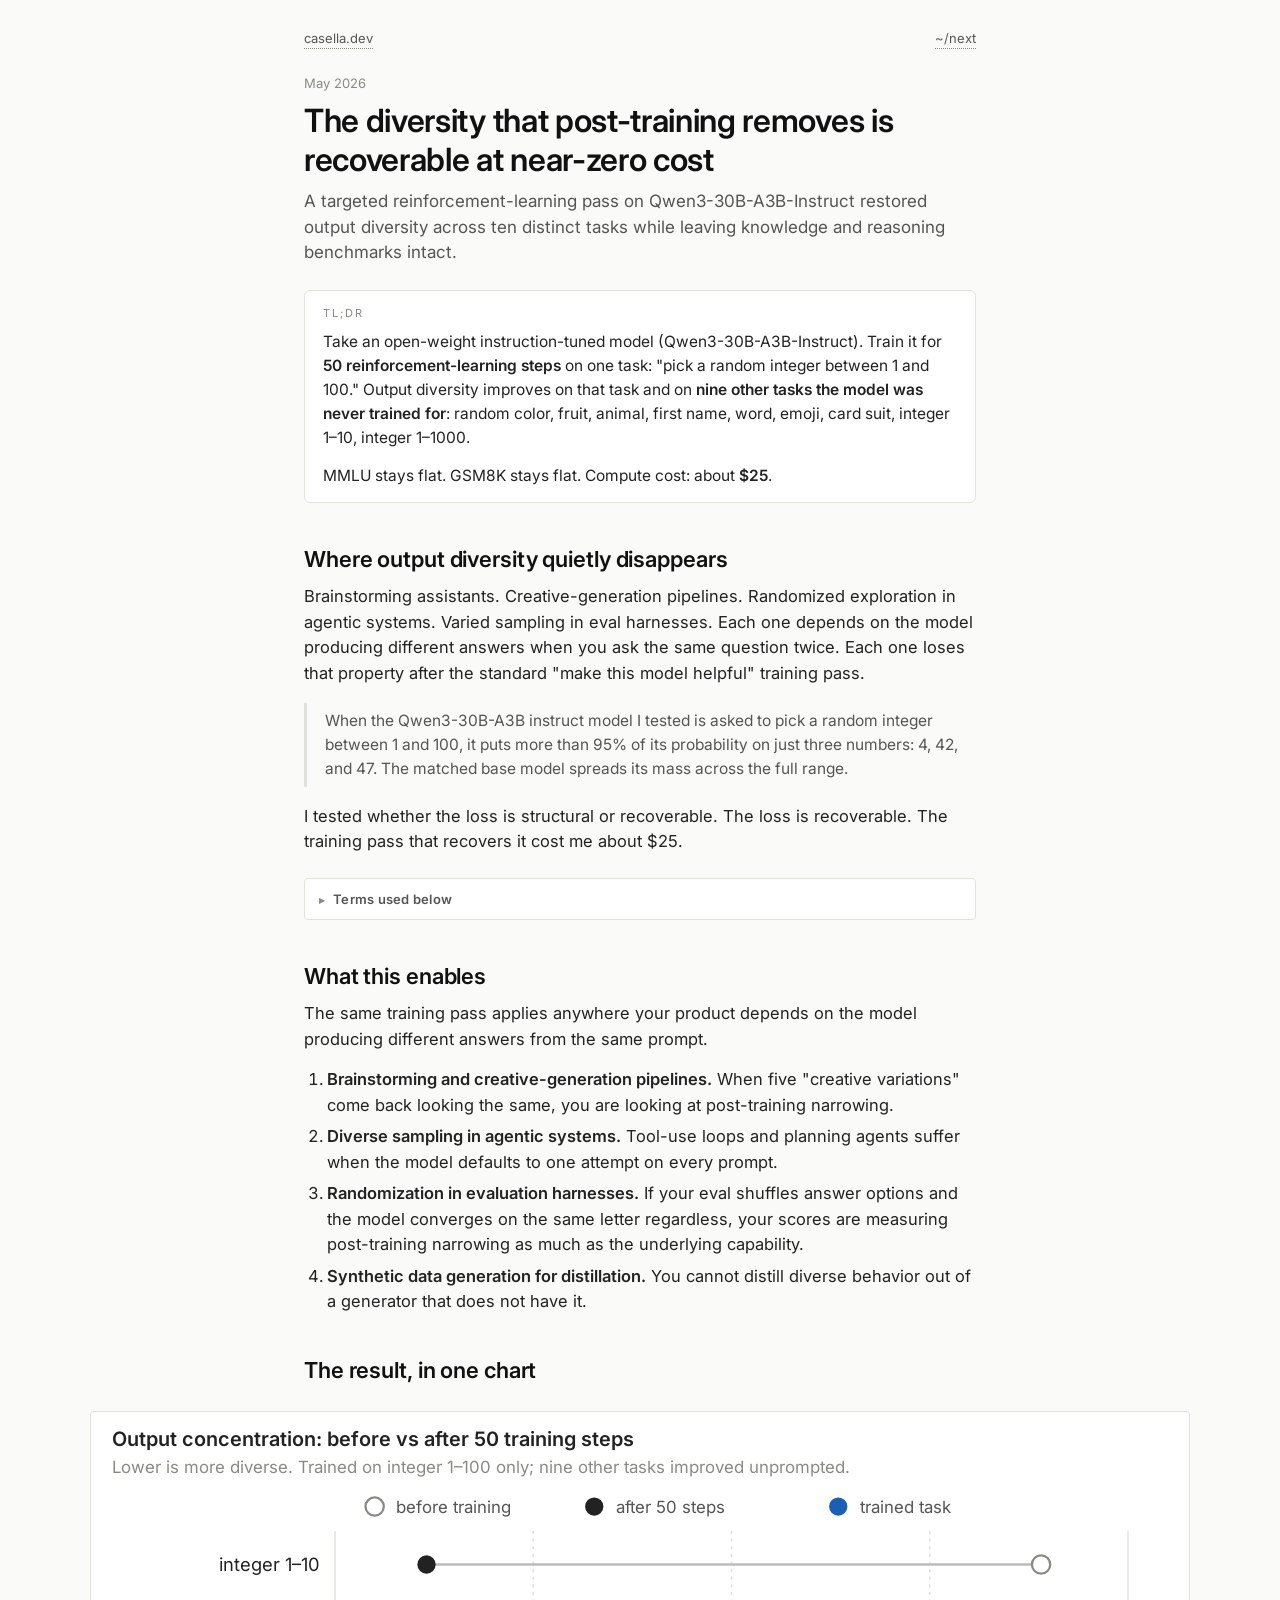
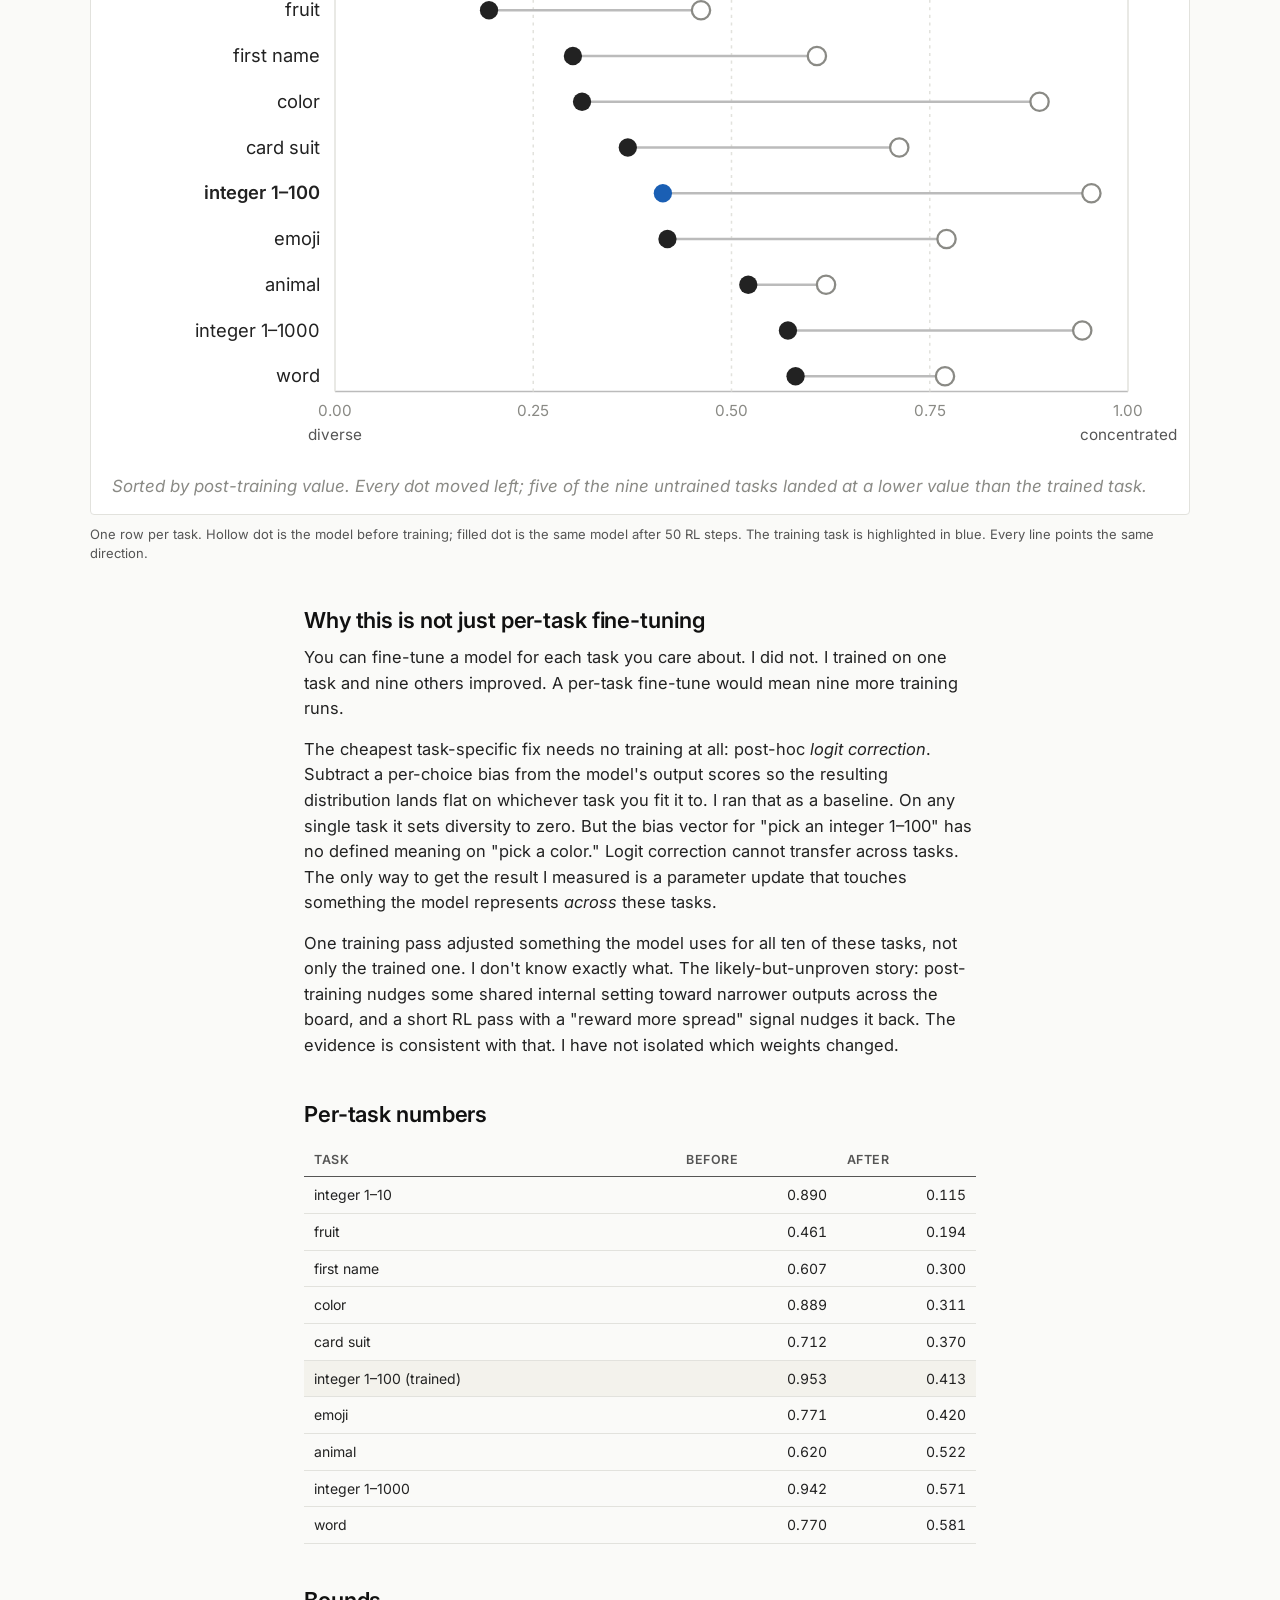
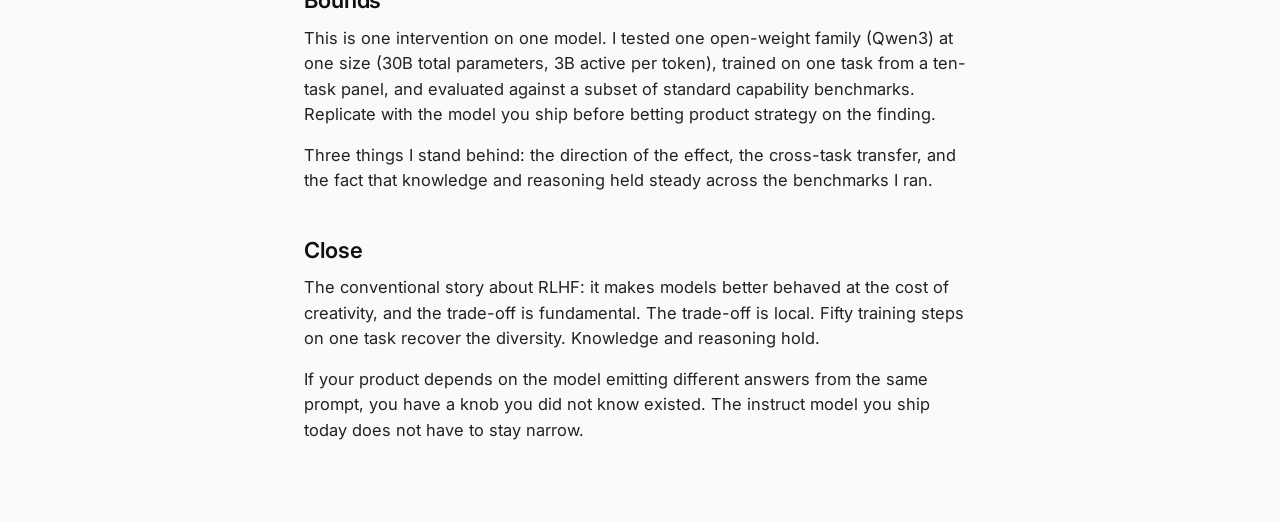
==== blog_diversity.html @ c050e80b "Publish two new research blog posts; restyle existing ones Adds blog_diversity.html (BEE v0.4: post-" ====
<!DOCTYPE html>
<html lang="en">
<head>
  <meta charset="utf-8" />
  <meta name="viewport" content="width=device-width, initial-scale=1" />
  <title>The diversity that post-training removes is recoverable at near-zero cost</title>
  <meta name="description" content="A targeted reinforcement-learning pass on Qwen3-30B-A3B-Instruct restored output diversity across ten distinct tasks while leaving knowledge and reasoning benchmarks intact." />
  <link rel="preconnect" href="https://fonts.googleapis.com" />
  <link rel="preconnect" href="https://fonts.gstatic.com" crossorigin />
  <link href="https://fonts.googleapis.com/css2?family=Inter:wght@400;500;600&display=swap" rel="stylesheet" />
  <style>
    :root {
      --bg: #fafaf8;
      --paper: #ffffff;
      --fg: #222;
      --fg-mute: #555;
      --fg-faint: #8a8a85;
      --rule: #e2e2dd;
      --hi: #f3f2ec;
      --link: #1a5fb4;
      --link-visited: #5a3aa3;
      --font-sans: 'Inter', -apple-system, BlinkMacSystemFont, 'Segoe UI', Roboto, sans-serif;
      --font-mono: ui-monospace, SFMono-Regular, Menlo, Monaco, Consolas, monospace;
    }
    *, *::before, *::after { box-sizing: border-box; }
    body {
      margin: 0;
      background: var(--bg);
      color: var(--fg);
      font-family: var(--font-sans);
      font-size: 16.5px;
      line-height: 1.55;
      -webkit-font-smoothing: antialiased;
    }
    .site-header {
      max-width: 720px; margin: 0 auto; padding: 28px 24px 0;
      display: flex; justify-content: space-between; align-items: baseline;
      font-size: 13px; color: var(--fg-mute);
    }
    .site-header a { color: var(--fg-mute); text-decoration: none; border-bottom: 1px dotted var(--fg-faint); }
    article {
      max-width: 720px;
      margin: 0 auto;
      padding: 24px 24px 64px;
    }
    .meta {
      color: var(--fg-faint); font-size: 13px;
      margin-bottom: 8px;
    }
    .meta .tag { color: var(--fg-mute); margin-left: 12px; }
    h1 {
      font-size: 32px;
      line-height: 1.22;
      font-weight: 600;
      margin: 0 0 10px;
      letter-spacing: -0.01em;
      color: #111;
    }
    .subtitle {
      color: var(--fg-mute);
      font-size: 17px;
      font-weight: 400;
      line-height: 1.5;
      margin: 0 0 24px;
    }
    h2 {
      font-size: 22px;
      font-weight: 600;
      margin: 1.9em 0 0.5em;
      line-height: 1.3;
      letter-spacing: -0.005em;
      color: #111;
    }
    h3 { font-size: 17px; font-weight: 600; margin: 1.5em 0 0.35em; }
    p { margin: 0 0 0.9em; }
    ul, ol { margin: 0 0 1em; padding-left: 1.4em; }
    li { margin-bottom: 0.35em; }
    a { color: var(--link); text-decoration: underline; text-decoration-color: rgba(26,95,180,0.4); }
    a:visited { color: var(--link-visited); }
    code { font-family: var(--font-mono); font-size: 0.85em; background: var(--hi); padding: 1px 5px; border-radius: 3px; }
    strong { font-weight: 600; }
    em { font-style: italic; }

    blockquote {
      margin: 1em 0;
      padding: 6px 0 6px 18px;
      border-left: 3px solid var(--rule);
      color: var(--fg-mute);
      font-style: normal;
    }
    blockquote p { font-size: 15.5px; margin: 0; }

    .tldr {
      margin: 1.2em 0 1.6em;
      padding: 14px 18px;
      background: var(--paper);
      border: 1px solid var(--rule);
      border-radius: 6px;
      font-size: 15.5px;
    }
    .tldr .label {
      font-size: 11px; letter-spacing: 0.18em; text-transform: uppercase;
      color: var(--fg-faint); margin-bottom: 8px;
    }
    .tldr p:last-child { margin: 0; }

    figure, figure.chart { margin: 1.6em 0; }
    figure svg, figure.chart svg { display: block; width: 100%; height: auto; background: var(--paper); border: 1px solid var(--rule); border-radius: 4px; }
    figcaption { font-size: 13px; color: var(--fg-mute); margin-top: 10px; line-height: 1.5; }
    @media (min-width: 960px) {
      article > figure.chart {
        width: min(1100px, calc(100vw - 3rem));
        max-width: none;
        margin-left: 50%;
        transform: translateX(-50%);
      }
    }

    details.glossary { margin: 1.4em 0; border: 1px solid var(--rule); border-radius: 4px; background: var(--paper); }
    details.glossary > summary { cursor: pointer; padding: 10px 14px; font-size: 13px; font-weight: 600; color: var(--fg-mute); letter-spacing: 0.02em; list-style: none; }
    details.glossary > summary::-webkit-details-marker { display: none; }
    details.glossary > summary::before { content: "▸"; display: inline-block; width: 14px; font-size: 11px; color: var(--fg-faint); }
    details.glossary[open] > summary::before { content: "▾"; }
    details.glossary[open] > summary { border-bottom: 1px solid var(--rule); }
    details.glossary ul { margin: 0; padding: 12px 18px 14px 36px; font-size: 14px; }
    details.glossary li + li { margin-top: 6px; }

    table { width: 100%; border-collapse: collapse; font-size: 14px; margin: 1em 0 1.5em; }
    th, td { text-align: left; padding: 7px 10px; border-bottom: 1px solid var(--rule); }
    th { font-weight: 600; color: var(--fg-mute); font-size: 12.5px; text-transform: uppercase; letter-spacing: 0.04em; border-bottom: 1px solid var(--fg-mute); }
    tr.hl td { background: var(--hi); }
    td.num { font-variant-numeric: tabular-nums; text-align: right; white-space: nowrap; }

    hr { border: 0; border-top: 1px solid var(--rule); margin: 1.8em 0; }
    .footer { font-size: 12.5px; color: var(--fg-faint); }

    @media (max-width: 480px) {
      .site-header { padding: 22px 20px 0; }
      article { padding: 16px 20px 56px; }
      h1 { font-size: 26px; line-height: 1.25; }
      .subtitle { font-size: 16px; }
      h2 { font-size: 20px; }
      table { font-size: 13px; }
      th, td { padding: 6px 8px; }
    }
  </style>
</head>
<body>
  <header class="site-header">
    <a href="index.html">casella.dev</a>
    <a href="blog_interp.html">~/next</a>
  </header>
  <article>
    <p class="meta">May 2026</p>
    <h1>The diversity that post-training removes is recoverable at near-zero cost</h1>
    <p class="subtitle">A targeted reinforcement-learning pass on Qwen3-30B-A3B-Instruct restored output diversity across ten distinct tasks while leaving knowledge and reasoning benchmarks intact.</p>

    <div class="tldr">
      <div class="label">TL;DR</div>
      <p>Take an open-weight instruction-tuned model (Qwen3-30B-A3B-Instruct). Train it for <strong>50 reinforcement-learning steps</strong> on one task: "pick a random integer between 1 and 100." Output diversity improves on that task and on <strong>nine other tasks the model was never trained for</strong>: random color, fruit, animal, first name, word, emoji, card suit, integer 1&ndash;10, integer 1&ndash;1000.</p>
      <p>MMLU stays flat. GSM8K stays flat. Compute cost: about <strong>$25</strong>.</p>
    </div>

    <h2>Where output diversity quietly disappears</h2>
    <p>Brainstorming assistants. Creative-generation pipelines. Randomized exploration in agentic systems. Varied sampling in eval harnesses. Each one depends on the model producing different answers when you ask the same question twice. Each one loses that property after the standard "make this model helpful" training pass.</p>
    <blockquote><p>When the Qwen3-30B-A3B instruct model I tested is asked to pick a random integer between 1 and 100, it puts more than 95% of its probability on just three numbers: 4, 42, and 47. The matched base model spreads its mass across the full range.</p></blockquote>
    <p>I tested whether the loss is structural or recoverable. The loss is recoverable. The training pass that recovers it cost me about $25.</p>

    <details class="glossary">
      <summary>Terms used below</summary>
      <ul>
        <li><strong>Base model.</strong> Trained only on next-token prediction. Does not follow instructions.</li>
        <li><strong>Instruct model.</strong> Base model further trained to follow user instructions (RLHF or DPO).</li>
        <li><strong>Post-training.</strong> The pipeline that turns a base model into an instruct model.</li>
        <li><strong>Output diversity.</strong> How spread the model's probability mass is across valid answers. 0 = flat, 1 = one answer every time. Total variation distance to uniform; lower is more diverse.</li>
        <li><strong>Transfer.</strong> Improvement on a task the model was never trained for.</li>
        <li><strong>MoE / A3B.</strong> Mixture-of-experts; <code>A3B</code> = 3 billion active parameters per token (out of 30 billion total in Qwen3-30B-A3B).</li>
        <li><strong>GRPO.</strong> Group Relative Policy Optimization. The algorithm I used to train. For each prompt, the model generates a small group of responses; each response is scored; the model is nudged toward responses that scored higher than the others in the same group. In this experiment the score rewarded outputs that looked more spread out across the answer space.</li>
      </ul>
    </details>

    <h2>What this enables</h2>
    <p>The same training pass applies anywhere your product depends on the model producing different answers from the same prompt.</p>
    <ol>
      <li><strong>Brainstorming and creative-generation pipelines.</strong> When five "creative variations" come back looking the same, you are looking at post-training narrowing.</li>
      <li><strong>Diverse sampling in agentic systems.</strong> Tool-use loops and planning agents suffer when the model defaults to one attempt on every prompt.</li>
      <li><strong>Randomization in evaluation harnesses.</strong> If your eval shuffles answer options and the model converges on the same letter regardless, your scores are measuring post-training narrowing as much as the underlying capability.</li>
      <li><strong>Synthetic data generation for distillation.</strong> You cannot distill diverse behavior out of a generator that does not have it.</li>
    </ol>

    <h2>The result, in one chart</h2>
    <figure class="chart">
      <svg viewBox="0 0 720 460" role="img" aria-label="Output concentration before and after training, ten tasks">
        <text x="14" y="22" fill="#222" font-family="Inter, sans-serif" font-size="13" font-weight="600">Output concentration: before vs after 50 training steps</text>
        <text x="14" y="40" fill="#8a8a85" font-family="Inter, sans-serif" font-size="11">Lower is more diverse. Trained on integer 1&ndash;100 only; nine other tasks improved unprompted.</text>

        <!-- Axis frame -->
        <line x1="160" y1="380" x2="680" y2="380" stroke="#bbb" stroke-width="1" />
        <line x1="160" y1="78"  x2="160" y2="380" stroke="#e2e2dd" stroke-width="1" />
        <line x1="290" y1="78"  x2="290" y2="380" stroke="#e2e2dd" stroke-width="1" stroke-dasharray="2 3" />
        <line x1="420" y1="78"  x2="420" y2="380" stroke="#e2e2dd" stroke-width="1" stroke-dasharray="2 3" />
        <line x1="550" y1="78"  x2="550" y2="380" stroke="#e2e2dd" stroke-width="1" stroke-dasharray="2 3" />
        <line x1="680" y1="78"  x2="680" y2="380" stroke="#e2e2dd" stroke-width="1" />

        <text x="160" y="396" text-anchor="middle" fill="#8a8a85" font-family="Inter, sans-serif" font-size="10">0.00</text>
        <text x="290" y="396" text-anchor="middle" fill="#8a8a85" font-family="Inter, sans-serif" font-size="10">0.25</text>
        <text x="420" y="396" text-anchor="middle" fill="#8a8a85" font-family="Inter, sans-serif" font-size="10">0.50</text>
        <text x="550" y="396" text-anchor="middle" fill="#8a8a85" font-family="Inter, sans-serif" font-size="10">0.75</text>
        <text x="680" y="396" text-anchor="middle" fill="#8a8a85" font-family="Inter, sans-serif" font-size="10">1.00</text>
        <text x="160" y="412" text-anchor="middle" fill="#555" font-family="Inter, sans-serif" font-size="10">diverse</text>
        <text x="680" y="412" text-anchor="middle" fill="#555" font-family="Inter, sans-serif" font-size="10">concentrated</text>

        <!-- Legend (top) -->
        <circle cx="186" cy="62" r="6" fill="#ffffff" stroke="#8a8a85" stroke-width="1.5" />
        <text x="200" y="66" fill="#555" font-family="Inter, sans-serif" font-size="11">before training</text>
        <circle cx="330" cy="62" r="6" fill="#222" />
        <text x="344" y="66" fill="#555" font-family="Inter, sans-serif" font-size="11">after 50 steps</text>
        <circle cx="490" cy="62" r="6" fill="#1a5fb4" />
        <text x="504" y="66" fill="#555" font-family="Inter, sans-serif" font-size="11">trained task</text>

        <!-- Row 1: integer 1-10  before=0.890 → x=623, after=0.115 → x=220 -->
        <text x="150" y="104" text-anchor="end" fill="#222" font-family="Inter, sans-serif" font-size="12">integer 1&ndash;10</text>
        <line x1="220" y1="100" x2="623" y2="100" stroke="#bbb" stroke-width="1.5" />
        <circle cx="623" cy="100" r="6" fill="#ffffff" stroke="#8a8a85" stroke-width="1.5" />
        <circle cx="220" cy="100" r="6" fill="#222" />

        <!-- Row 2: fruit  0.461 → 400, 0.194 → 261 -->
        <text x="150" y="134" text-anchor="end" fill="#222" font-family="Inter, sans-serif" font-size="12">fruit</text>
        <line x1="261" y1="130" x2="400" y2="130" stroke="#bbb" stroke-width="1.5" />
        <circle cx="400" cy="130" r="6" fill="#ffffff" stroke="#8a8a85" stroke-width="1.5" />
        <circle cx="261" cy="130" r="6" fill="#222" />

        <!-- Row 3: first name  0.607 → 476, 0.300 → 316 -->
        <text x="150" y="164" text-anchor="end" fill="#222" font-family="Inter, sans-serif" font-size="12">first name</text>
        <line x1="316" y1="160" x2="476" y2="160" stroke="#bbb" stroke-width="1.5" />
        <circle cx="476" cy="160" r="6" fill="#ffffff" stroke="#8a8a85" stroke-width="1.5" />
        <circle cx="316" cy="160" r="6" fill="#222" />

        <!-- Row 4: color  0.889 → 622, 0.311 → 322 -->
        <text x="150" y="194" text-anchor="end" fill="#222" font-family="Inter, sans-serif" font-size="12">color</text>
        <line x1="322" y1="190" x2="622" y2="190" stroke="#bbb" stroke-width="1.5" />
        <circle cx="622" cy="190" r="6" fill="#ffffff" stroke="#8a8a85" stroke-width="1.5" />
        <circle cx="322" cy="190" r="6" fill="#222" />

        <!-- Row 5: card suit  0.712 → 530, 0.370 → 352 -->
        <text x="150" y="224" text-anchor="end" fill="#222" font-family="Inter, sans-serif" font-size="12">card suit</text>
        <line x1="352" y1="220" x2="530" y2="220" stroke="#bbb" stroke-width="1.5" />
        <circle cx="530" cy="220" r="6" fill="#ffffff" stroke="#8a8a85" stroke-width="1.5" />
        <circle cx="352" cy="220" r="6" fill="#222" />

        <!-- Row 6: integer 1-100 TRAINED  0.953 → 656, 0.413 → 375 -->
        <text x="150" y="254" text-anchor="end" fill="#222" font-family="Inter, sans-serif" font-size="12" font-weight="600">integer 1&ndash;100</text>
        <line x1="375" y1="250" x2="656" y2="250" stroke="#bbb" stroke-width="1.5" />
        <circle cx="656" cy="250" r="6" fill="#ffffff" stroke="#8a8a85" stroke-width="1.5" />
        <circle cx="375" cy="250" r="6" fill="#1a5fb4" />

        <!-- Row 7: emoji  0.771 → 561, 0.420 → 378 -->
        <text x="150" y="284" text-anchor="end" fill="#222" font-family="Inter, sans-serif" font-size="12">emoji</text>
        <line x1="378" y1="280" x2="561" y2="280" stroke="#bbb" stroke-width="1.5" />
        <circle cx="561" cy="280" r="6" fill="#ffffff" stroke="#8a8a85" stroke-width="1.5" />
        <circle cx="378" cy="280" r="6" fill="#222" />

        <!-- Row 8: animal  0.620 → 482, 0.522 → 431 -->
        <text x="150" y="314" text-anchor="end" fill="#222" font-family="Inter, sans-serif" font-size="12">animal</text>
        <line x1="431" y1="310" x2="482" y2="310" stroke="#bbb" stroke-width="1.5" />
        <circle cx="482" cy="310" r="6" fill="#ffffff" stroke="#8a8a85" stroke-width="1.5" />
        <circle cx="431" cy="310" r="6" fill="#222" />

        <!-- Row 9: integer 1-1000  0.942 → 650, 0.571 → 457 -->
        <text x="150" y="344" text-anchor="end" fill="#222" font-family="Inter, sans-serif" font-size="12">integer 1&ndash;1000</text>
        <line x1="457" y1="340" x2="650" y2="340" stroke="#bbb" stroke-width="1.5" />
        <circle cx="650" cy="340" r="6" fill="#ffffff" stroke="#8a8a85" stroke-width="1.5" />
        <circle cx="457" cy="340" r="6" fill="#222" />

        <!-- Row 10: word  0.770 → 560, 0.581 → 462 -->
        <text x="150" y="374" text-anchor="end" fill="#222" font-family="Inter, sans-serif" font-size="12">word</text>
        <line x1="462" y1="370" x2="560" y2="370" stroke="#bbb" stroke-width="1.5" />
        <circle cx="560" cy="370" r="6" fill="#ffffff" stroke="#8a8a85" stroke-width="1.5" />
        <circle cx="462" cy="370" r="6" fill="#222" />

        <text x="14" y="446" fill="#8a8a85" font-family="Inter, sans-serif" font-size="11" font-style="italic">Sorted by post-training value. Every dot moved left; five of the nine untrained tasks landed at a lower value than the trained task.</text>
      </svg>
      <figcaption>One row per task. Hollow dot is the model before training; filled dot is the same model after 50 RL steps. The training task is highlighted in blue. Every line points the same direction.</figcaption>
    </figure>

    <h2>Why this is not just per-task fine-tuning</h2>
    <p>You can fine-tune a model for each task you care about. I did not. I trained on one task and nine others improved. A per-task fine-tune would mean nine more training runs.</p>
    <p>The cheapest task-specific fix needs no training at all: post-hoc <em>logit correction</em>. Subtract a per-choice bias from the model's output scores so the resulting distribution lands flat on whichever task you fit it to. I ran that as a baseline. On any single task it sets diversity to zero. But the bias vector for "pick an integer 1&ndash;100" has no defined meaning on "pick a color." Logit correction cannot transfer across tasks. The only way to get the result I measured is a parameter update that touches something the model represents <em>across</em> these tasks.</p>
    <p>One training pass adjusted something the model uses for all ten of these tasks, not only the trained one. I don't know exactly what. The likely-but-unproven story: post-training nudges some shared internal setting toward narrower outputs across the board, and a short RL pass with a "reward more spread" signal nudges it back. The evidence is consistent with that. I have not isolated which weights changed.</p>

    <h2>Per-task numbers</h2>
    <table>
      <thead><tr><th>Task</th><th class="num">Before</th><th class="num">After</th></tr></thead>
      <tbody>
        <tr><td>integer 1&ndash;10</td><td class="num">0.890</td><td class="num">0.115</td></tr>
        <tr><td>fruit</td><td class="num">0.461</td><td class="num">0.194</td></tr>
        <tr><td>first name</td><td class="num">0.607</td><td class="num">0.300</td></tr>
        <tr><td>color</td><td class="num">0.889</td><td class="num">0.311</td></tr>
        <tr><td>card suit</td><td class="num">0.712</td><td class="num">0.370</td></tr>
        <tr class="hl"><td>integer 1&ndash;100 (trained)</td><td class="num">0.953</td><td class="num">0.413</td></tr>
        <tr><td>emoji</td><td class="num">0.771</td><td class="num">0.420</td></tr>
        <tr><td>animal</td><td class="num">0.620</td><td class="num">0.522</td></tr>
        <tr><td>integer 1&ndash;1000</td><td class="num">0.942</td><td class="num">0.571</td></tr>
        <tr><td>word</td><td class="num">0.770</td><td class="num">0.581</td></tr>
      </tbody>
    </table>

    <h2>Bounds</h2>
    <p>This is one intervention on one model. I tested one open-weight family (Qwen3) at one size (30B total parameters, 3B active per token), trained on one task from a ten-task panel, and evaluated against a subset of standard capability benchmarks. Replicate with the model you ship before betting product strategy on the finding.</p>
    <p>Three things I stand behind: the direction of the effect, the cross-task transfer, and the fact that knowledge and reasoning held steady across the benchmarks I ran.</p>

    <h2>Close</h2>
    <p>The conventional story about RLHF: it makes models better behaved at the cost of creativity, and the trade-off is fundamental. The trade-off is local. Fifty training steps on one task recover the diversity. Knowledge and reasoning hold.</p>
    <p>If your product depends on the model emitting different answers from the same prompt, you have a knob you did not know existed. The instruct model you ship today does not have to stay narrow.</p>
  </article>
</body>
</html>
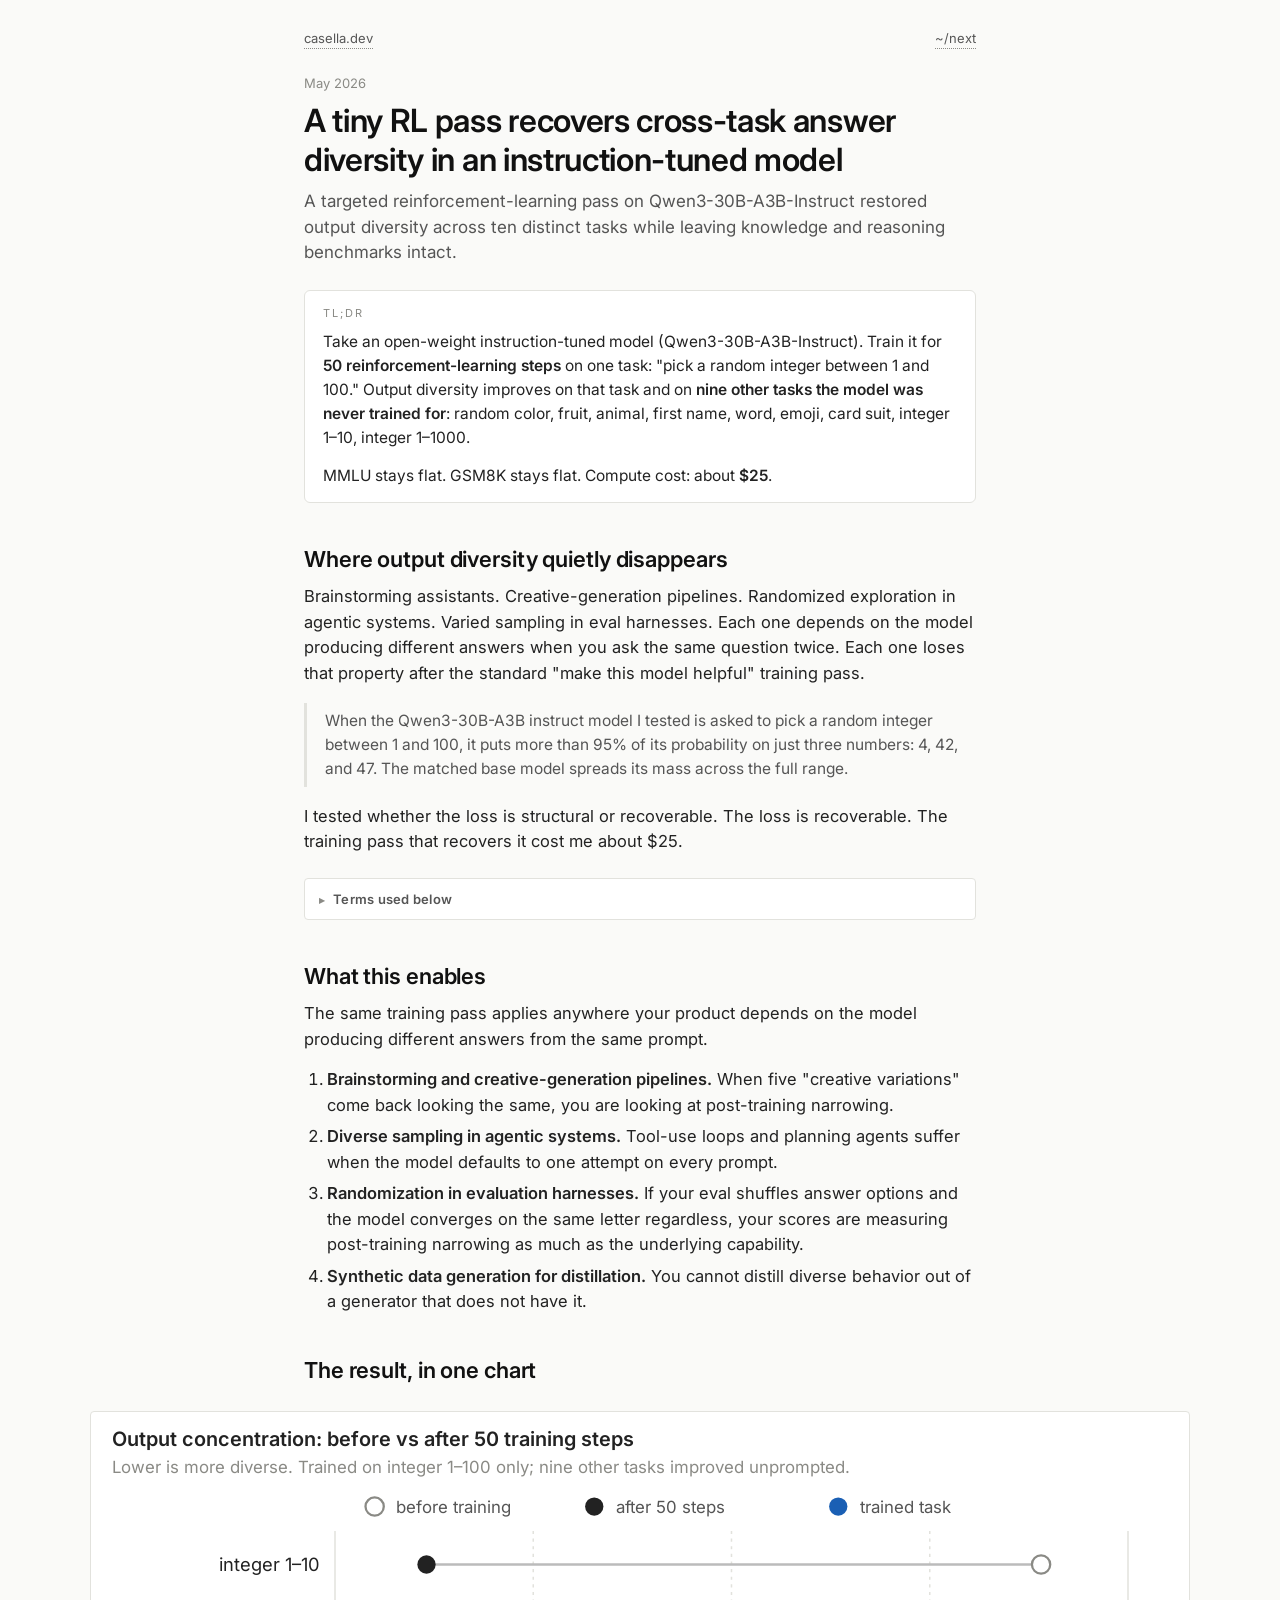
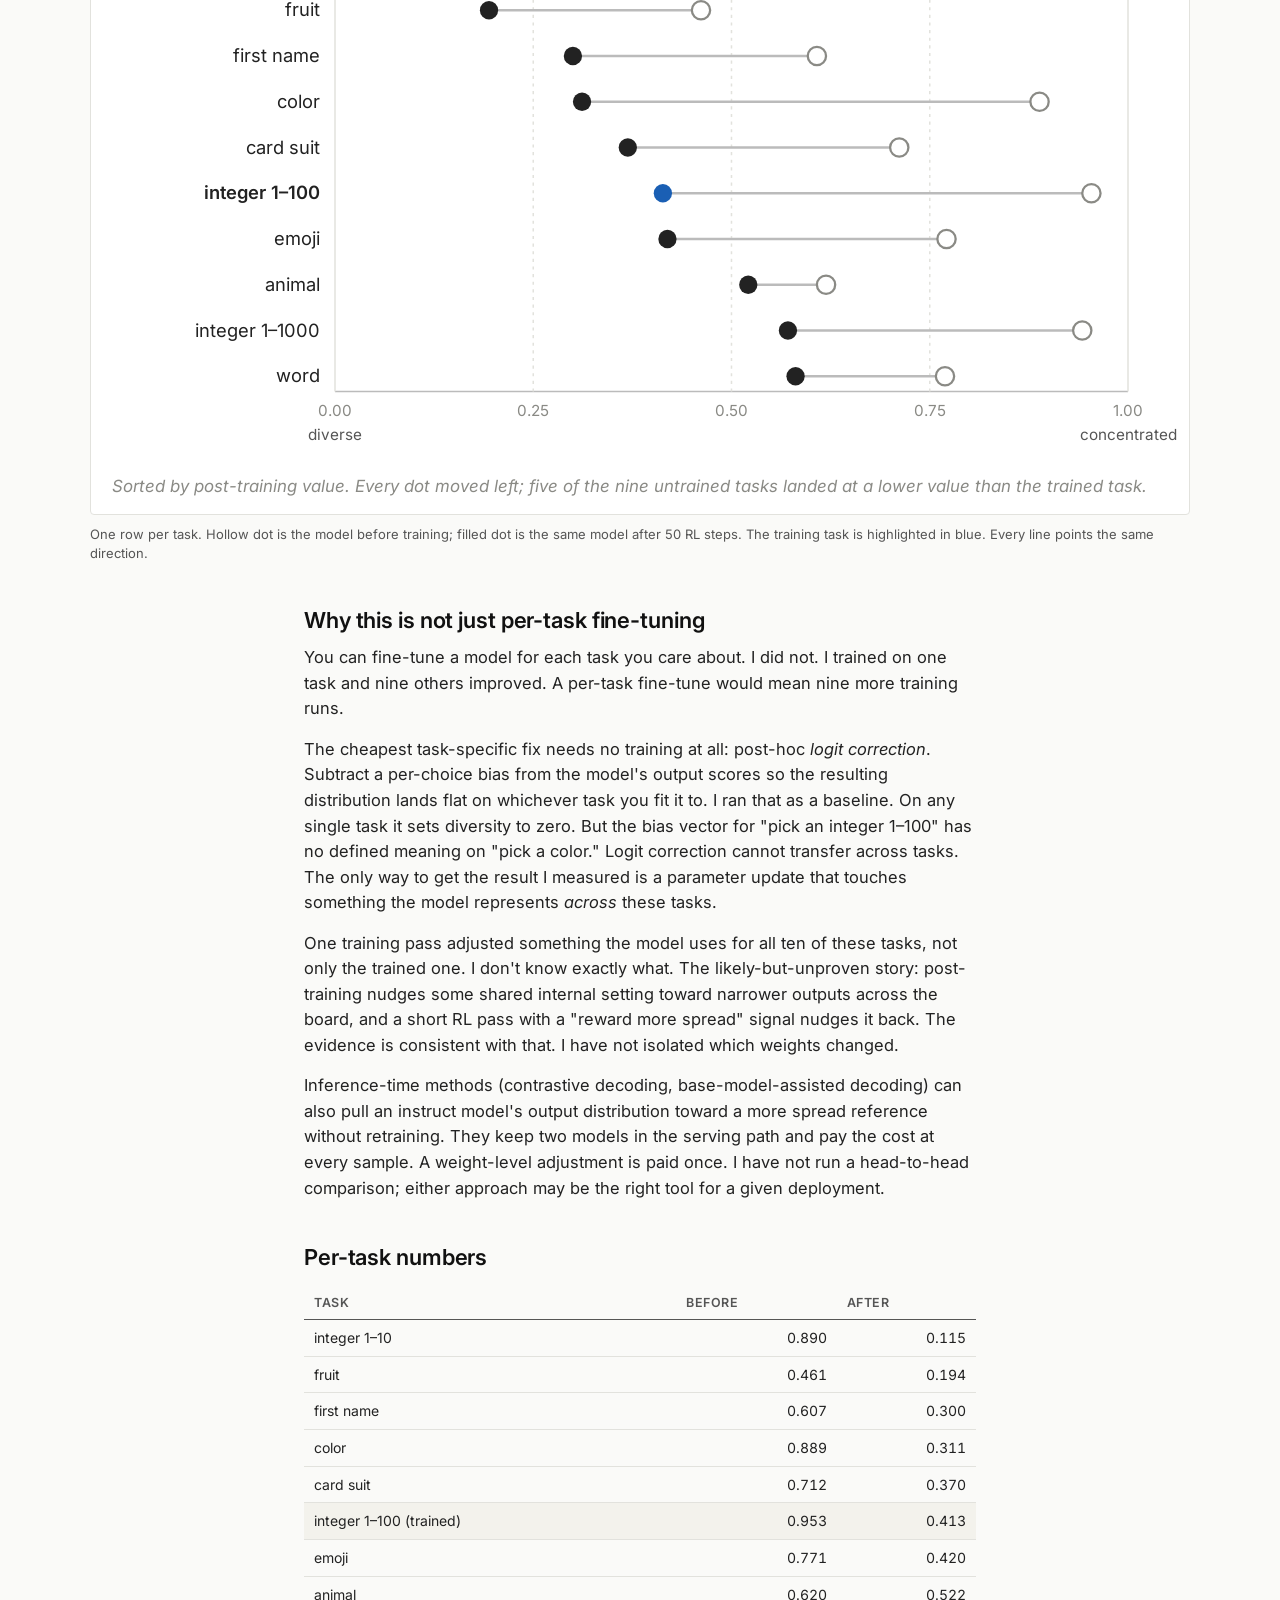
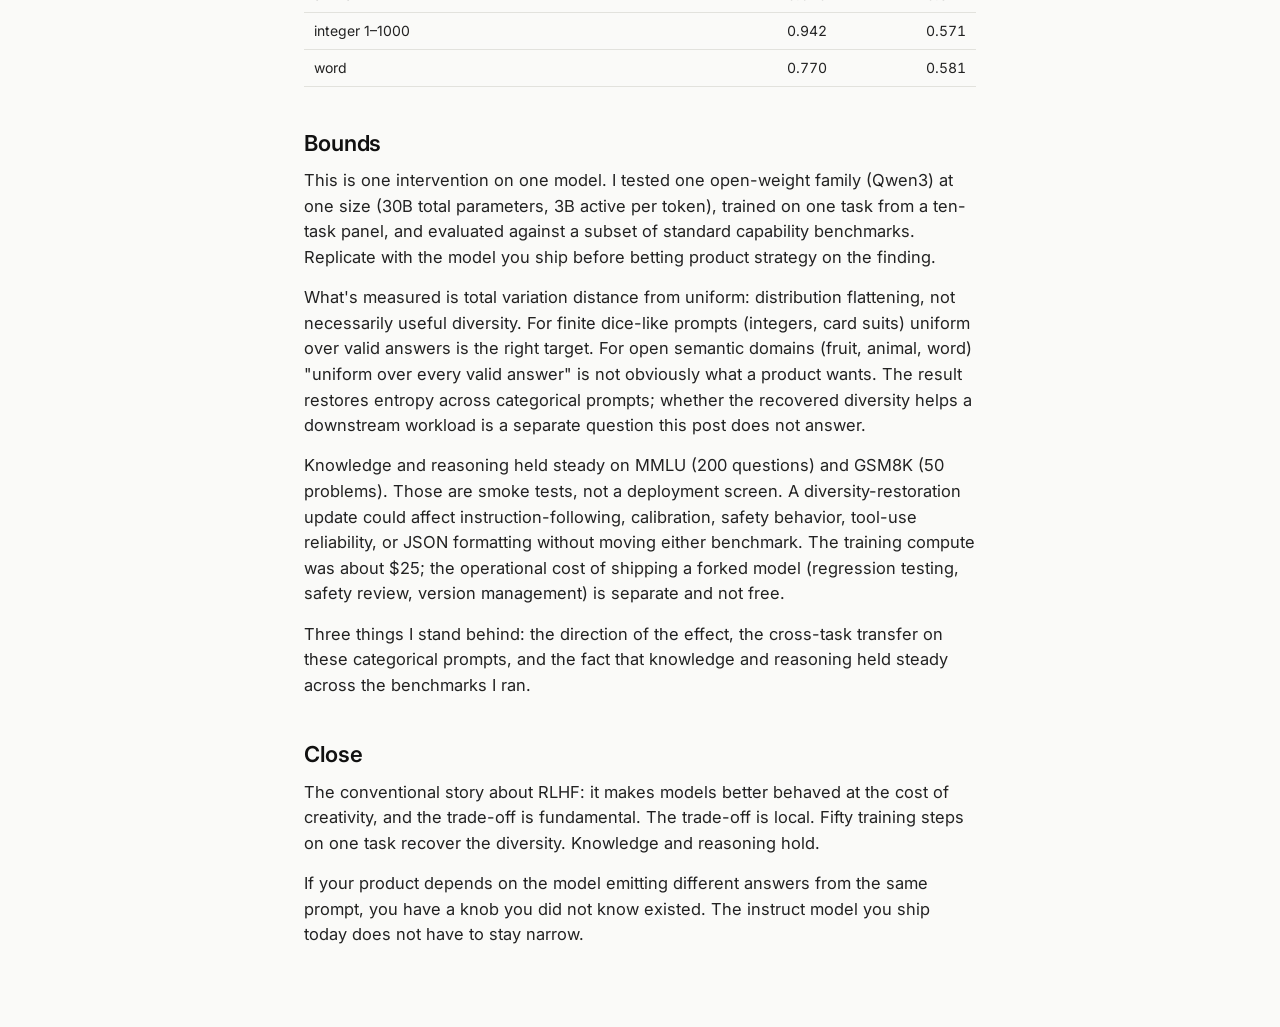
==== commit 46e8543c: "edits" ====
--- a/blog_diversity.html
+++ b/blog_diversity.html
@@ -3,7 +3,7 @@
 <head>
   <meta charset="utf-8" />
   <meta name="viewport" content="width=device-width, initial-scale=1" />
-  <title>The diversity that post-training removes is recoverable at near-zero cost</title>
+  <title>A tiny RL pass recovers cross-task answer diversity in an instruction-tuned model</title>
   <meta name="description" content="A targeted reinforcement-learning pass on Qwen3-30B-A3B-Instruct restored output diversity across ten distinct tasks while leaving knowledge and reasoning benchmarks intact." />
   <link rel="preconnect" href="https://fonts.googleapis.com" />
   <link rel="preconnect" href="https://fonts.gstatic.com" crossorigin />
@@ -152,7 +152,7 @@
   </header>
   <article>
     <p class="meta">May 2026</p>
-    <h1>The diversity that post-training removes is recoverable at near-zero cost</h1>
+    <h1>A tiny RL pass recovers cross-task answer diversity in an instruction-tuned model</h1>
     <p class="subtitle">A targeted reinforcement-learning pass on Qwen3-30B-A3B-Instruct restored output diversity across ten distinct tasks while leaving knowledge and reasoning benchmarks intact.</p>
 
     <div class="tldr">
@@ -287,6 +287,7 @@
     <p>You can fine-tune a model for each task you care about. I did not. I trained on one task and nine others improved. A per-task fine-tune would mean nine more training runs.</p>
     <p>The cheapest task-specific fix needs no training at all: post-hoc <em>logit correction</em>. Subtract a per-choice bias from the model's output scores so the resulting distribution lands flat on whichever task you fit it to. I ran that as a baseline. On any single task it sets diversity to zero. But the bias vector for "pick an integer 1&ndash;100" has no defined meaning on "pick a color." Logit correction cannot transfer across tasks. The only way to get the result I measured is a parameter update that touches something the model represents <em>across</em> these tasks.</p>
     <p>One training pass adjusted something the model uses for all ten of these tasks, not only the trained one. I don't know exactly what. The likely-but-unproven story: post-training nudges some shared internal setting toward narrower outputs across the board, and a short RL pass with a "reward more spread" signal nudges it back. The evidence is consistent with that. I have not isolated which weights changed.</p>
+    <p>Inference-time methods (contrastive decoding, base-model-assisted decoding) can also pull an instruct model's output distribution toward a more spread reference without retraining. They keep two models in the serving path and pay the cost at every sample. A weight-level adjustment is paid once. I have not run a head-to-head comparison; either approach may be the right tool for a given deployment.</p>
 
     <h2>Per-task numbers</h2>
     <table>
@@ -307,7 +308,9 @@
 
     <h2>Bounds</h2>
     <p>This is one intervention on one model. I tested one open-weight family (Qwen3) at one size (30B total parameters, 3B active per token), trained on one task from a ten-task panel, and evaluated against a subset of standard capability benchmarks. Replicate with the model you ship before betting product strategy on the finding.</p>
-    <p>Three things I stand behind: the direction of the effect, the cross-task transfer, and the fact that knowledge and reasoning held steady across the benchmarks I ran.</p>
+    <p>What's measured is total variation distance from uniform: distribution flattening, not necessarily useful diversity. For finite dice-like prompts (integers, card suits) uniform over valid answers is the right target. For open semantic domains (fruit, animal, word) "uniform over every valid answer" is not obviously what a product wants. The result restores entropy across categorical prompts; whether the recovered diversity helps a downstream workload is a separate question this post does not answer.</p>
+    <p>Knowledge and reasoning held steady on MMLU (200 questions) and GSM8K (50 problems). Those are smoke tests, not a deployment screen. A diversity-restoration update could affect instruction-following, calibration, safety behavior, tool-use reliability, or JSON formatting without moving either benchmark. The training compute was about $25; the operational cost of shipping a forked model (regression testing, safety review, version management) is separate and not free.</p>
+    <p>Three things I stand behind: the direction of the effect, the cross-task transfer on these categorical prompts, and the fact that knowledge and reasoning held steady across the benchmarks I ran.</p>
 
     <h2>Close</h2>
     <p>The conventional story about RLHF: it makes models better behaved at the cost of creativity, and the trade-off is fundamental. The trade-off is local. Fifty training steps on one task recover the diversity. Knowledge and reasoning hold.</p>
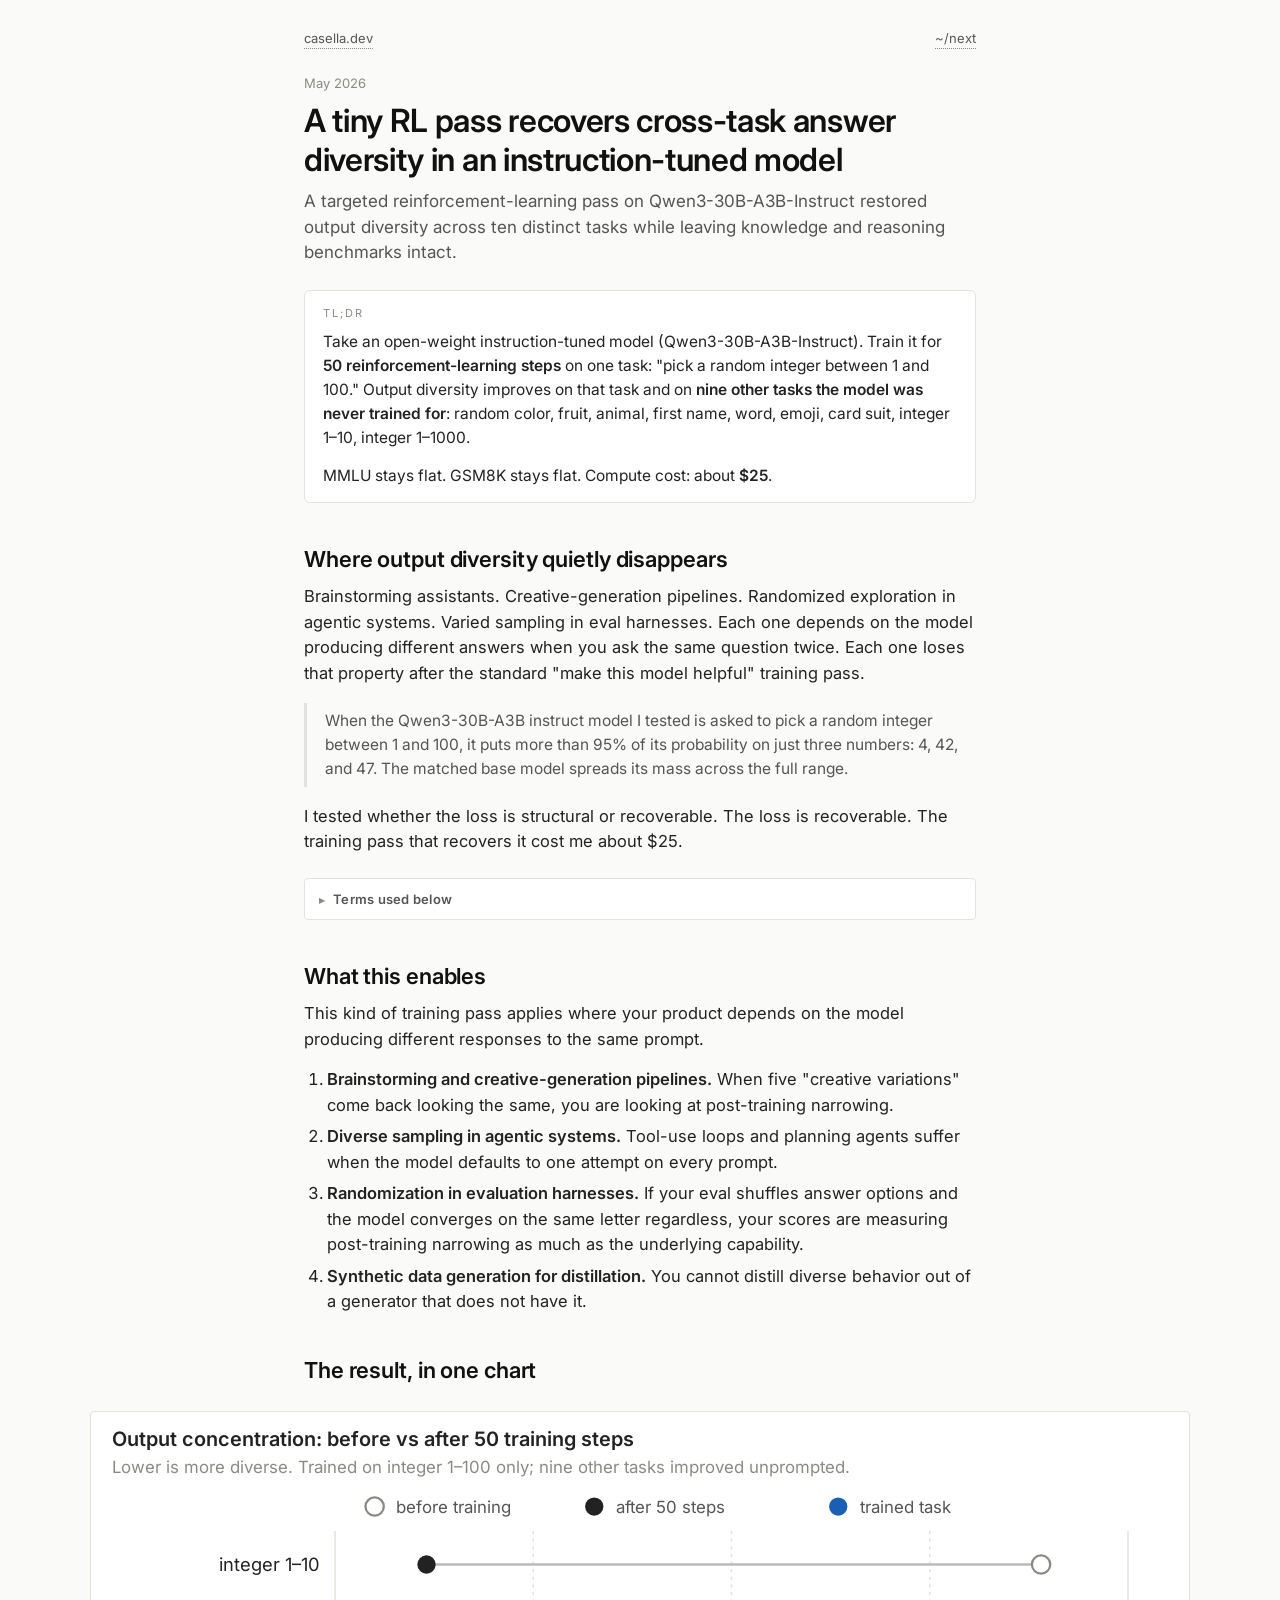
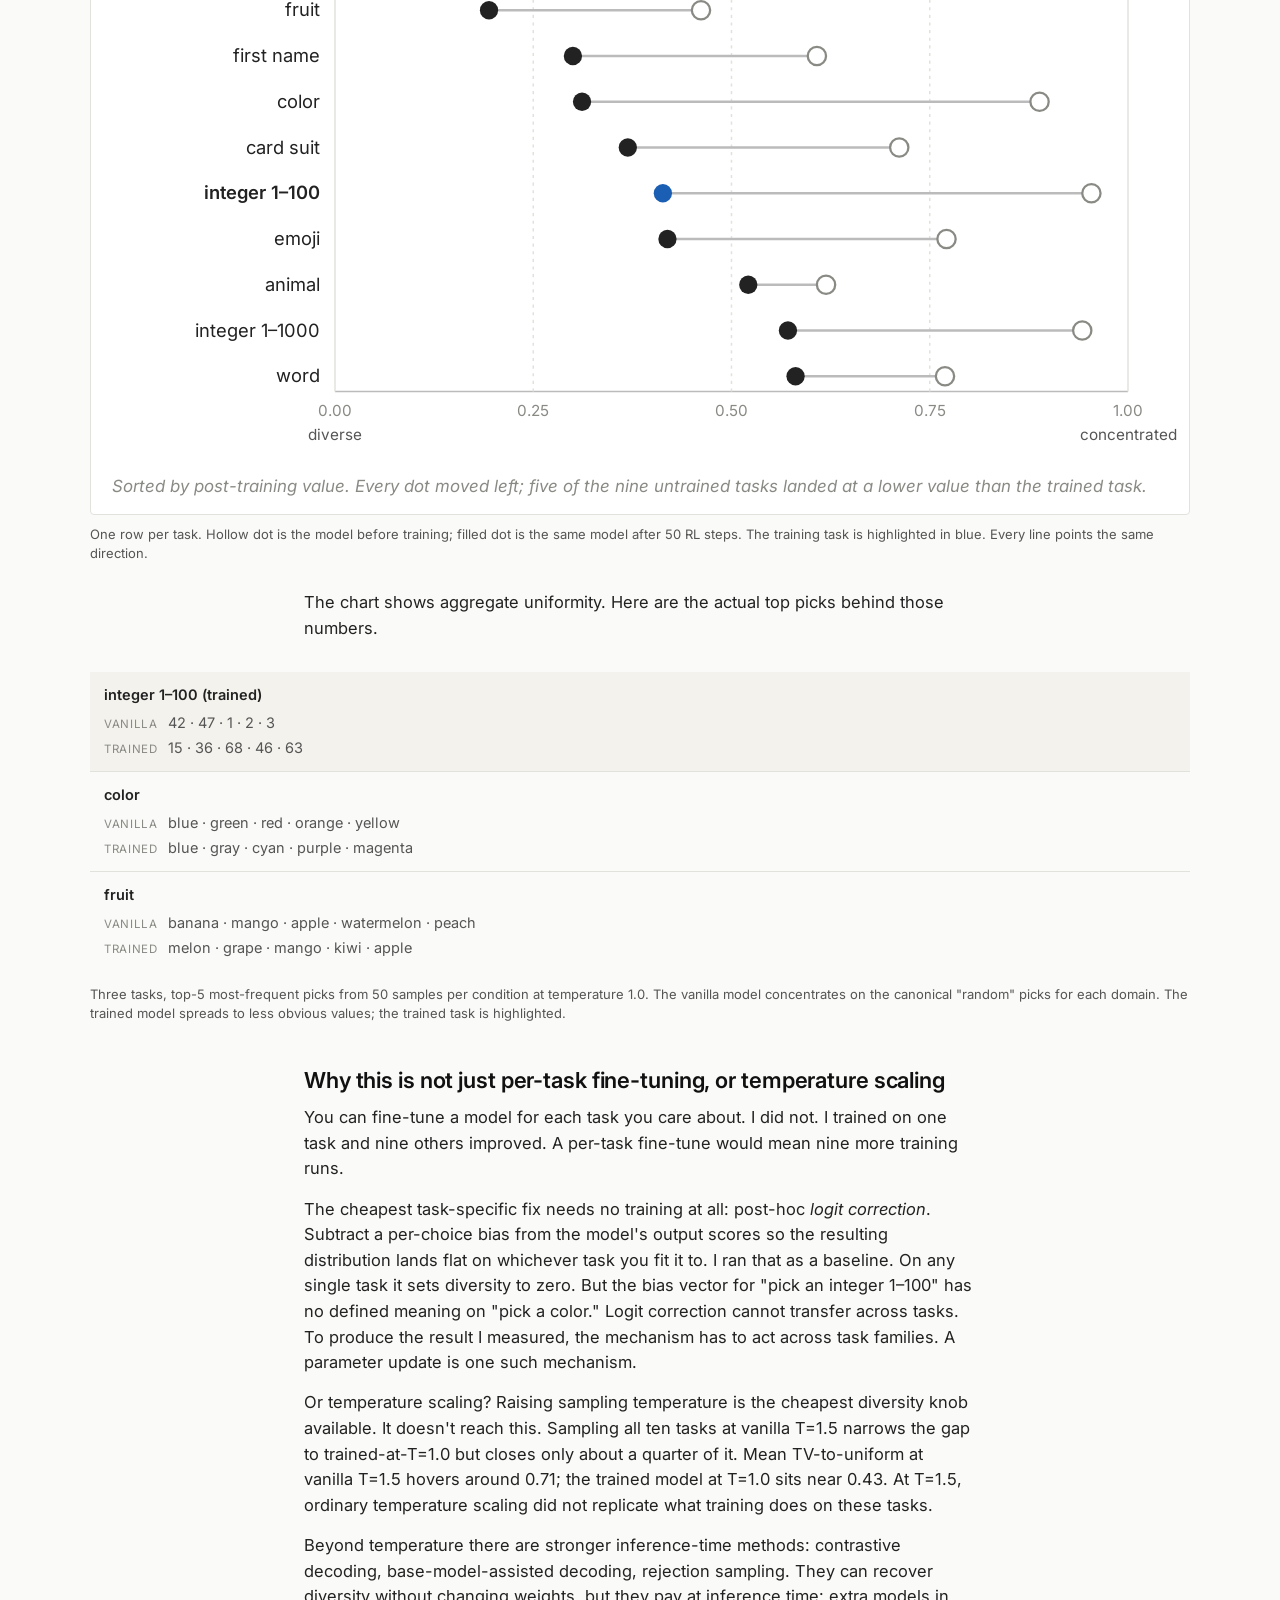
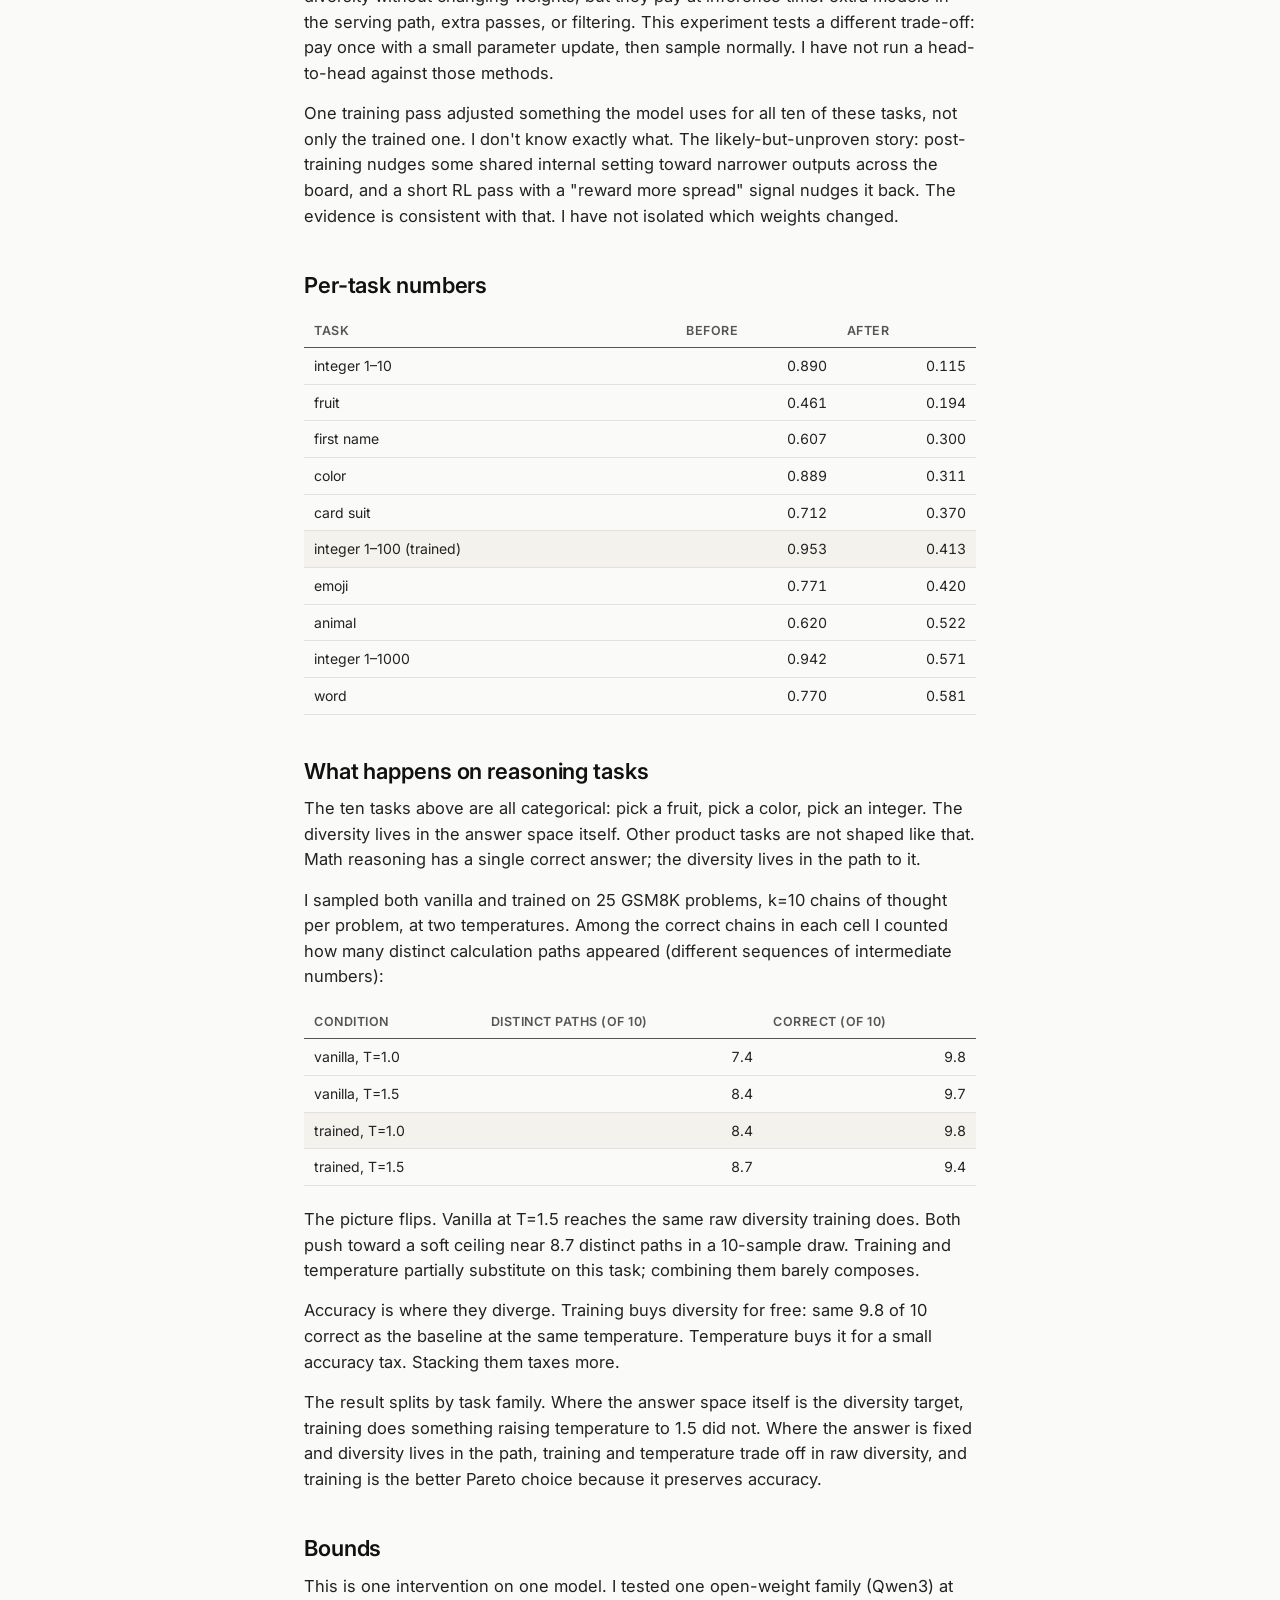
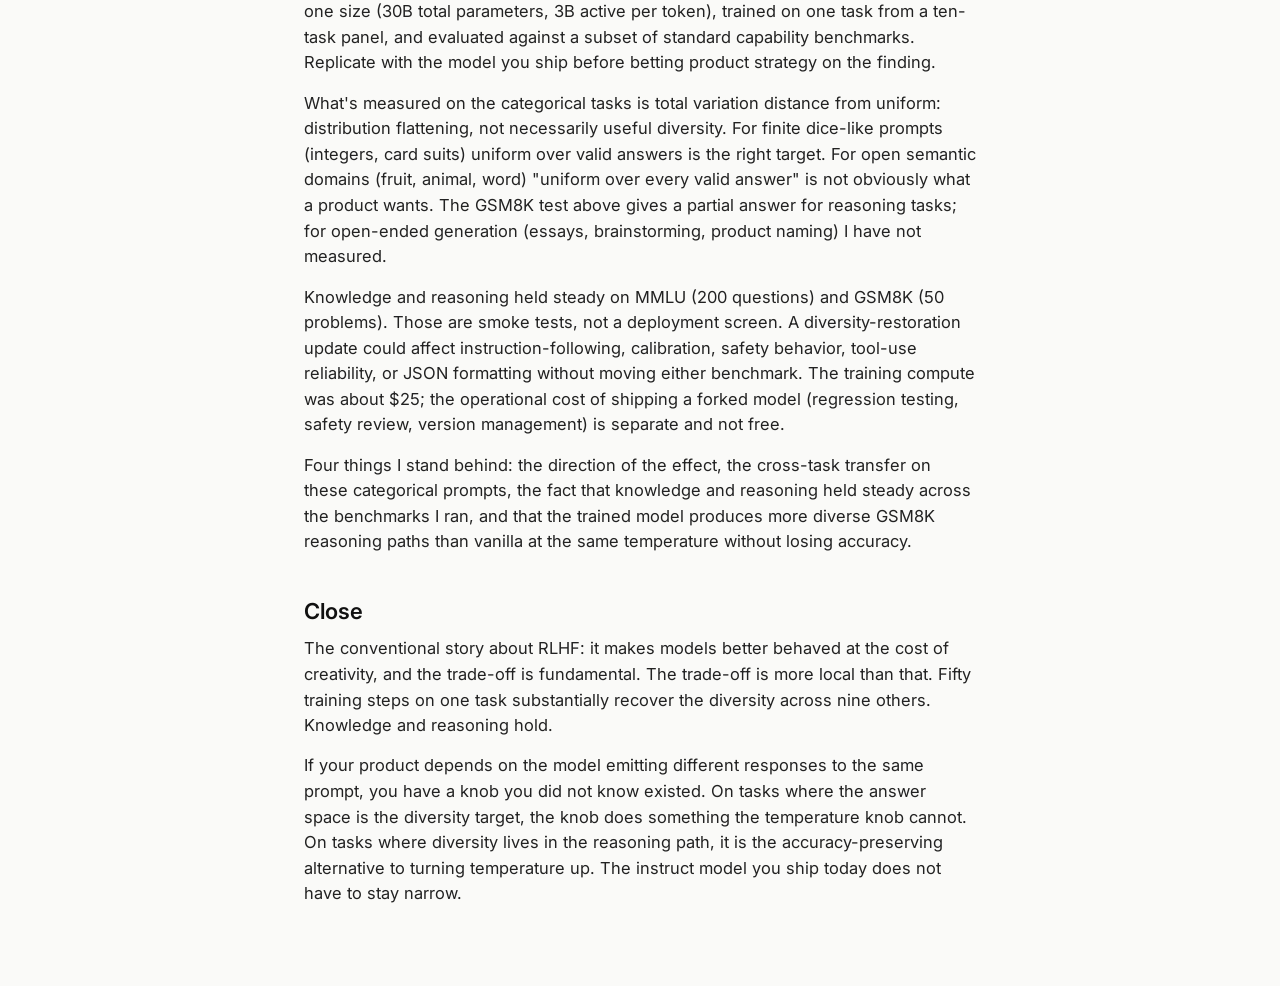
==== commit f6107882: "Tighten diversity blog: specimens figure, temperature rebuttal, reviewer-feedback scope - New side-b" ====
--- a/blog_diversity.html
+++ b/blog_diversity.html
@@ -131,6 +131,14 @@
     tr.hl td { background: var(--hi); }
     td.num { font-variant-numeric: tabular-nums; text-align: right; white-space: nowrap; }
 
+    .specimens { padding: 4px 0; font-size: 14.5px; }
+    .specimen { padding: 12px 14px; border-top: 1px solid var(--rule); }
+    .specimen:first-child { border-top: 0; }
+    .specimen.hl { background: var(--hi); }
+    .specimen-task { font-weight: 600; color: var(--fg); margin-bottom: 6px; }
+    .specimen-row { color: var(--fg-mute); margin-top: 3px; line-height: 1.5; }
+    .picks-label { color: var(--fg-faint); font-size: 11.5px; text-transform: uppercase; letter-spacing: 0.06em; margin-right: 10px; }
+
     hr { border: 0; border-top: 1px solid var(--rule); margin: 1.8em 0; }
     .footer { font-size: 12.5px; color: var(--fg-faint); }
 
@@ -173,6 +181,7 @@
         <li><strong>Instruct model.</strong> Base model further trained to follow user instructions (RLHF or DPO).</li>
         <li><strong>Post-training.</strong> The pipeline that turns a base model into an instruct model.</li>
         <li><strong>Output diversity.</strong> How spread the model's probability mass is across valid answers. 0 = flat, 1 = one answer every time. Total variation distance to uniform; lower is more diverse.</li>
+        <li><strong>Temperature.</strong> A sampling parameter that softens the model's output distribution. T=1.0 samples from the raw probabilities. T&gt;1.0 flattens them, raising diversity at some cost to coherence. T&lt;1.0 sharpens them.</li>
         <li><strong>Transfer.</strong> Improvement on a task the model was never trained for.</li>
         <li><strong>MoE / A3B.</strong> Mixture-of-experts; <code>A3B</code> = 3 billion active parameters per token (out of 30 billion total in Qwen3-30B-A3B).</li>
         <li><strong>GRPO.</strong> Group Relative Policy Optimization. The algorithm I used to train. For each prompt, the model generates a small group of responses; each response is scored; the model is nudged toward responses that scored higher than the others in the same group. In this experiment the score rewarded outputs that looked more spread out across the answer space.</li>
@@ -180,7 +189,7 @@
     </details>
 
     <h2>What this enables</h2>
-    <p>The same training pass applies anywhere your product depends on the model producing different answers from the same prompt.</p>
+    <p>This kind of training pass applies where your product depends on the model producing different responses to the same prompt.</p>
     <ol>
       <li><strong>Brainstorming and creative-generation pipelines.</strong> When five "creative variations" come back looking the same, you are looking at post-training narrowing.</li>
       <li><strong>Diverse sampling in agentic systems.</strong> Tool-use loops and planning agents suffer when the model defaults to one attempt on every prompt.</li>
@@ -283,11 +292,34 @@
       <figcaption>One row per task. Hollow dot is the model before training; filled dot is the same model after 50 RL steps. The training task is highlighted in blue. Every line points the same direction.</figcaption>
     </figure>
 
-    <h2>Why this is not just per-task fine-tuning</h2>
+    <p>The chart shows aggregate uniformity. Here are the actual top picks behind those numbers.</p>
+    <figure class="chart">
+      <div class="specimens">
+        <div class="specimen hl">
+          <div class="specimen-task">integer 1&ndash;100 (trained)</div>
+          <div class="specimen-row"><span class="picks-label">vanilla</span>42 &middot; 47 &middot; 1 &middot; 2 &middot; 3</div>
+          <div class="specimen-row"><span class="picks-label">trained</span>15 &middot; 36 &middot; 68 &middot; 46 &middot; 63</div>
+        </div>
+        <div class="specimen">
+          <div class="specimen-task">color</div>
+          <div class="specimen-row"><span class="picks-label">vanilla</span>blue &middot; green &middot; red &middot; orange &middot; yellow</div>
+          <div class="specimen-row"><span class="picks-label">trained</span>blue &middot; gray &middot; cyan &middot; purple &middot; magenta</div>
+        </div>
+        <div class="specimen">
+          <div class="specimen-task">fruit</div>
+          <div class="specimen-row"><span class="picks-label">vanilla</span>banana &middot; mango &middot; apple &middot; watermelon &middot; peach</div>
+          <div class="specimen-row"><span class="picks-label">trained</span>melon &middot; grape &middot; mango &middot; kiwi &middot; apple</div>
+        </div>
+      </div>
+      <figcaption>Three tasks, top-5 most-frequent picks from 50 samples per condition at temperature 1.0. The vanilla model concentrates on the canonical "random" picks for each domain. The trained model spreads to less obvious values; the trained task is highlighted.</figcaption>
+    </figure>
+
+    <h2>Why this is not just per-task fine-tuning, or temperature scaling</h2>
     <p>You can fine-tune a model for each task you care about. I did not. I trained on one task and nine others improved. A per-task fine-tune would mean nine more training runs.</p>
-    <p>The cheapest task-specific fix needs no training at all: post-hoc <em>logit correction</em>. Subtract a per-choice bias from the model's output scores so the resulting distribution lands flat on whichever task you fit it to. I ran that as a baseline. On any single task it sets diversity to zero. But the bias vector for "pick an integer 1&ndash;100" has no defined meaning on "pick a color." Logit correction cannot transfer across tasks. The only way to get the result I measured is a parameter update that touches something the model represents <em>across</em> these tasks.</p>
+    <p>The cheapest task-specific fix needs no training at all: post-hoc <em>logit correction</em>. Subtract a per-choice bias from the model's output scores so the resulting distribution lands flat on whichever task you fit it to. I ran that as a baseline. On any single task it sets diversity to zero. But the bias vector for "pick an integer 1&ndash;100" has no defined meaning on "pick a color." Logit correction cannot transfer across tasks. To produce the result I measured, the mechanism has to act across task families. A parameter update is one such mechanism.</p>
+    <p>Or temperature scaling? Raising sampling temperature is the cheapest diversity knob available. It doesn't reach this. Sampling all ten tasks at vanilla T=1.5 narrows the gap to trained-at-T=1.0 but closes only about a quarter of it. Mean TV-to-uniform at vanilla T=1.5 hovers around 0.71; the trained model at T=1.0 sits near 0.43. At T=1.5, ordinary temperature scaling did not replicate what training does on these tasks.</p>
+    <p>Beyond temperature there are stronger inference-time methods: contrastive decoding, base-model-assisted decoding, rejection sampling. They can recover diversity without changing weights, but they pay at inference time: extra models in the serving path, extra passes, or filtering. This experiment tests a different trade-off: pay once with a small parameter update, then sample normally. I have not run a head-to-head against those methods.</p>
     <p>One training pass adjusted something the model uses for all ten of these tasks, not only the trained one. I don't know exactly what. The likely-but-unproven story: post-training nudges some shared internal setting toward narrower outputs across the board, and a short RL pass with a "reward more spread" signal nudges it back. The evidence is consistent with that. I have not isolated which weights changed.</p>
-    <p>Inference-time methods (contrastive decoding, base-model-assisted decoding) can also pull an instruct model's output distribution toward a more spread reference without retraining. They keep two models in the serving path and pay the cost at every sample. A weight-level adjustment is paid once. I have not run a head-to-head comparison; either approach may be the right tool for a given deployment.</p>
 
     <h2>Per-task numbers</h2>
     <table>
@@ -306,15 +338,31 @@
       </tbody>
     </table>
 
+    <h2>What happens on reasoning tasks</h2>
+    <p>The ten tasks above are all categorical: pick a fruit, pick a color, pick an integer. The diversity lives in the answer space itself. Other product tasks are not shaped like that. Math reasoning has a single correct answer; the diversity lives in the path to it.</p>
+    <p>I sampled both vanilla and trained on 25 GSM8K problems, k=10 chains of thought per problem, at two temperatures. Among the correct chains in each cell I counted how many distinct calculation paths appeared (different sequences of intermediate numbers):</p>
+    <table>
+      <thead><tr><th>Condition</th><th class="num">Distinct paths (of 10)</th><th class="num">Correct (of 10)</th></tr></thead>
+      <tbody>
+        <tr><td>vanilla, T=1.0</td><td class="num">7.4</td><td class="num">9.8</td></tr>
+        <tr><td>vanilla, T=1.5</td><td class="num">8.4</td><td class="num">9.7</td></tr>
+        <tr class="hl"><td>trained, T=1.0</td><td class="num">8.4</td><td class="num">9.8</td></tr>
+        <tr><td>trained, T=1.5</td><td class="num">8.7</td><td class="num">9.4</td></tr>
+      </tbody>
+    </table>
+    <p>The picture flips. Vanilla at T=1.5 reaches the same raw diversity training does. Both push toward a soft ceiling near 8.7 distinct paths in a 10-sample draw. Training and temperature partially substitute on this task; combining them barely composes.</p>
+    <p>Accuracy is where they diverge. Training buys diversity for free: same 9.8 of 10 correct as the baseline at the same temperature. Temperature buys it for a small accuracy tax. Stacking them taxes more.</p>
+    <p>The result splits by task family. Where the answer space itself is the diversity target, training does something raising temperature to 1.5 did not. Where the answer is fixed and diversity lives in the path, training and temperature trade off in raw diversity, and training is the better Pareto choice because it preserves accuracy.</p>
+
     <h2>Bounds</h2>
     <p>This is one intervention on one model. I tested one open-weight family (Qwen3) at one size (30B total parameters, 3B active per token), trained on one task from a ten-task panel, and evaluated against a subset of standard capability benchmarks. Replicate with the model you ship before betting product strategy on the finding.</p>
-    <p>What's measured is total variation distance from uniform: distribution flattening, not necessarily useful diversity. For finite dice-like prompts (integers, card suits) uniform over valid answers is the right target. For open semantic domains (fruit, animal, word) "uniform over every valid answer" is not obviously what a product wants. The result restores entropy across categorical prompts; whether the recovered diversity helps a downstream workload is a separate question this post does not answer.</p>
+    <p>What's measured on the categorical tasks is total variation distance from uniform: distribution flattening, not necessarily useful diversity. For finite dice-like prompts (integers, card suits) uniform over valid answers is the right target. For open semantic domains (fruit, animal, word) "uniform over every valid answer" is not obviously what a product wants. The GSM8K test above gives a partial answer for reasoning tasks; for open-ended generation (essays, brainstorming, product naming) I have not measured.</p>
     <p>Knowledge and reasoning held steady on MMLU (200 questions) and GSM8K (50 problems). Those are smoke tests, not a deployment screen. A diversity-restoration update could affect instruction-following, calibration, safety behavior, tool-use reliability, or JSON formatting without moving either benchmark. The training compute was about $25; the operational cost of shipping a forked model (regression testing, safety review, version management) is separate and not free.</p>
-    <p>Three things I stand behind: the direction of the effect, the cross-task transfer on these categorical prompts, and the fact that knowledge and reasoning held steady across the benchmarks I ran.</p>
+    <p>Four things I stand behind: the direction of the effect, the cross-task transfer on these categorical prompts, the fact that knowledge and reasoning held steady across the benchmarks I ran, and that the trained model produces more diverse GSM8K reasoning paths than vanilla at the same temperature without losing accuracy.</p>
 
     <h2>Close</h2>
-    <p>The conventional story about RLHF: it makes models better behaved at the cost of creativity, and the trade-off is fundamental. The trade-off is local. Fifty training steps on one task recover the diversity. Knowledge and reasoning hold.</p>
-    <p>If your product depends on the model emitting different answers from the same prompt, you have a knob you did not know existed. The instruct model you ship today does not have to stay narrow.</p>
+    <p>The conventional story about RLHF: it makes models better behaved at the cost of creativity, and the trade-off is fundamental. The trade-off is more local than that. Fifty training steps on one task substantially recover the diversity across nine others. Knowledge and reasoning hold.</p>
+    <p>If your product depends on the model emitting different responses to the same prompt, you have a knob you did not know existed. On tasks where the answer space is the diversity target, the knob does something the temperature knob cannot. On tasks where diversity lives in the reasoning path, it is the accuracy-preserving alternative to turning temperature up. The instruct model you ship today does not have to stay narrow.</p>
   </article>
 </body>
 </html>
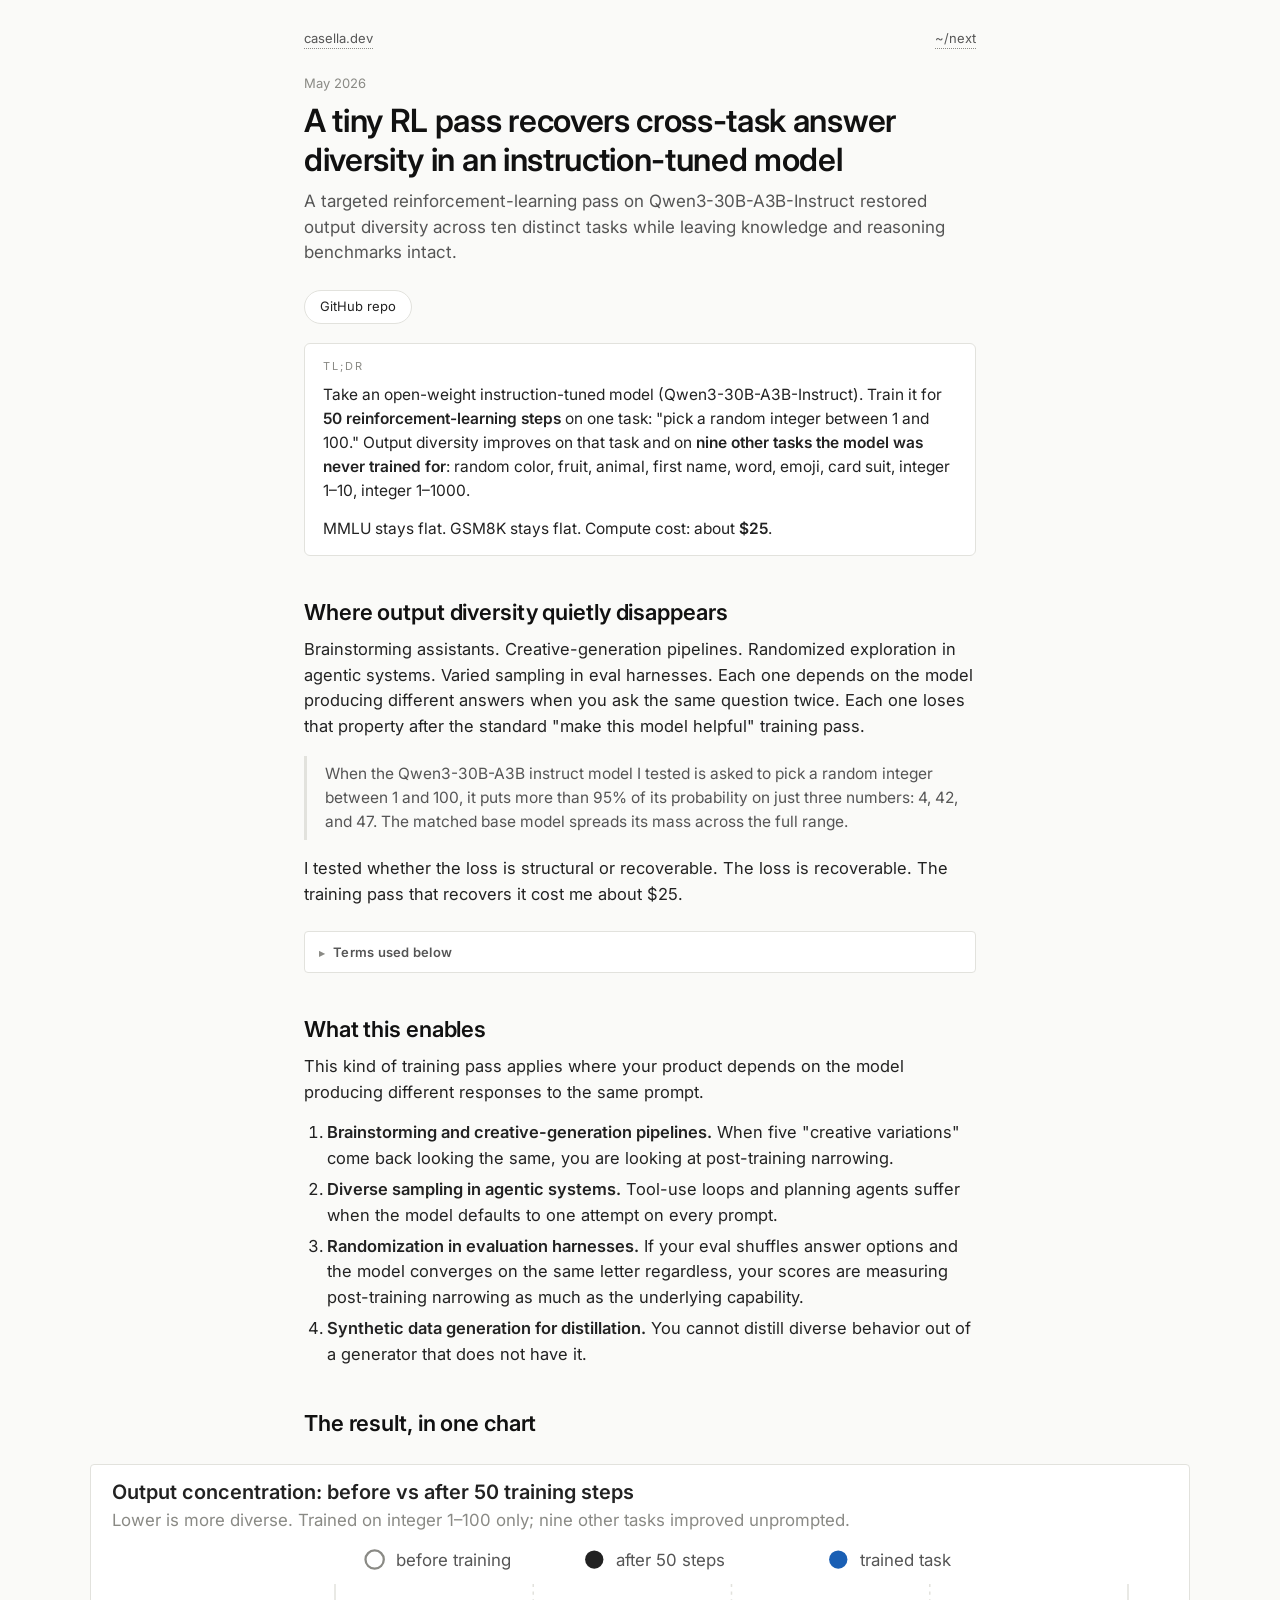
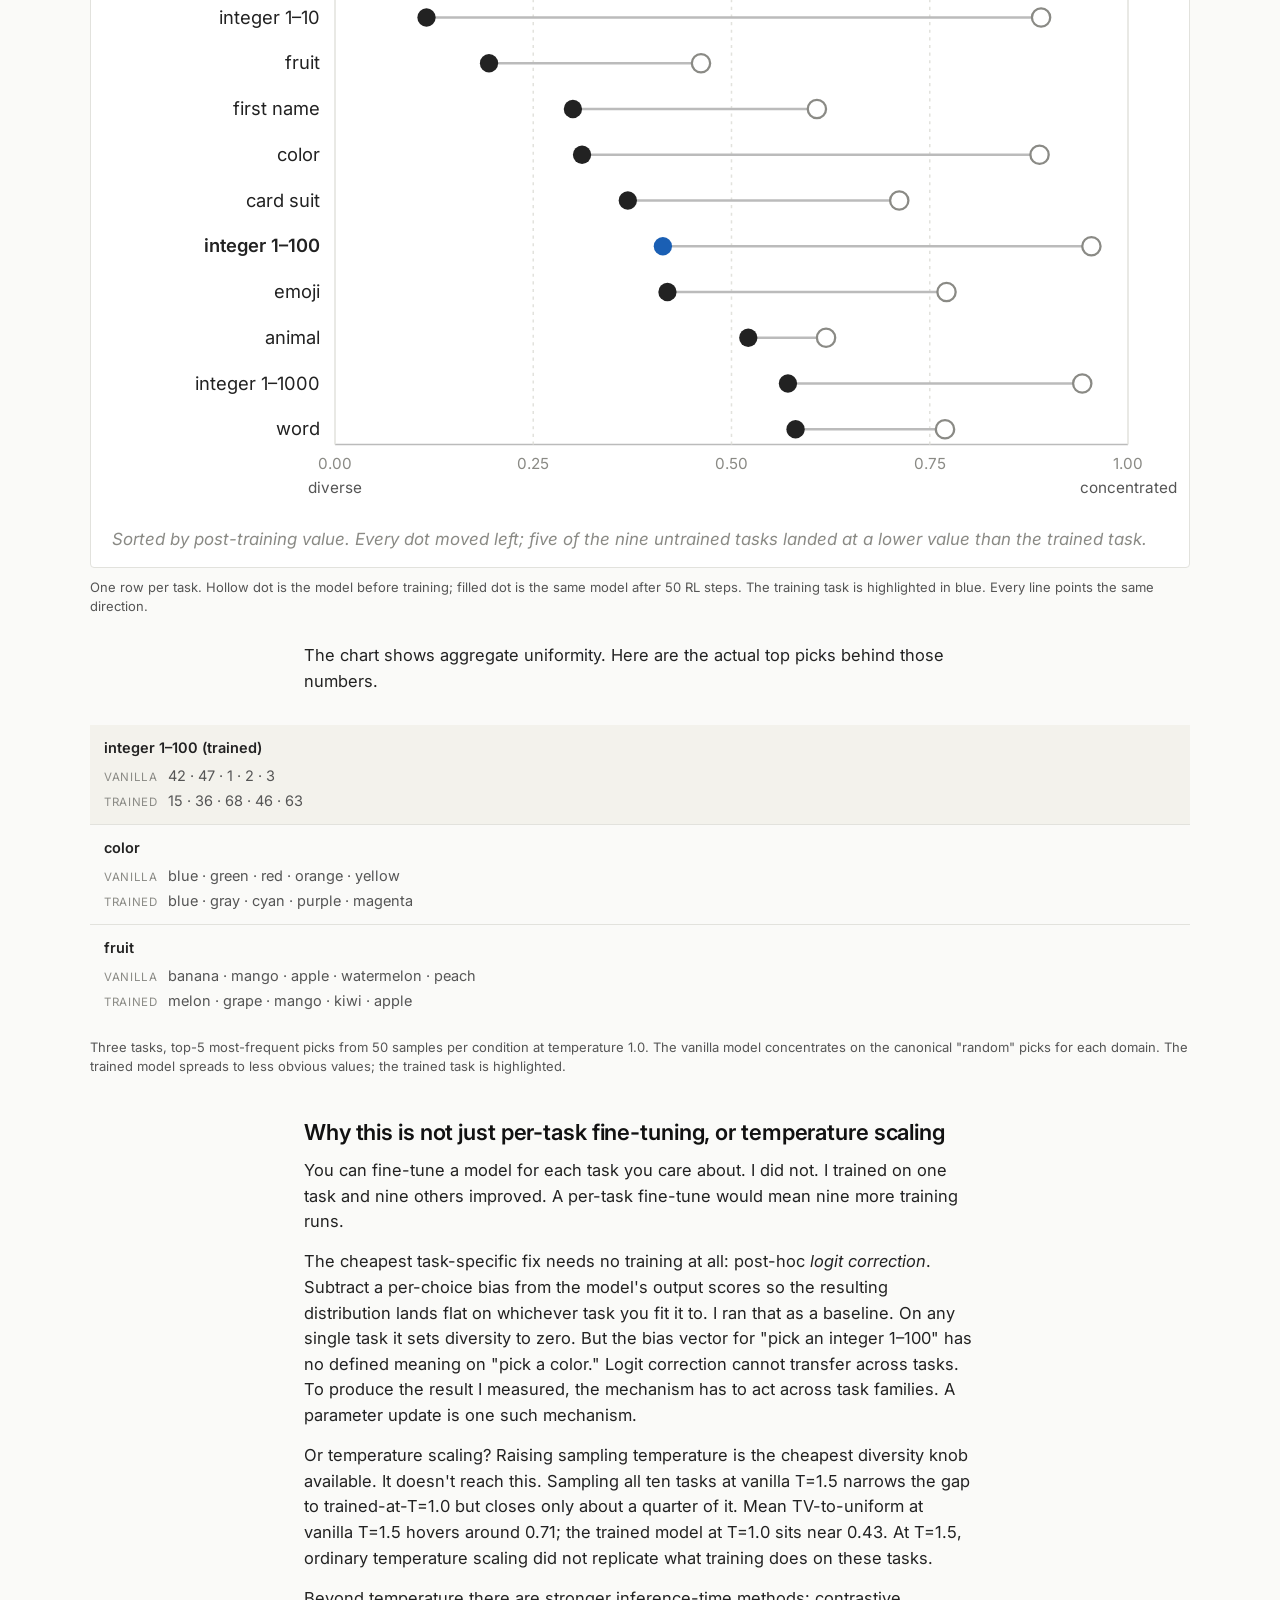
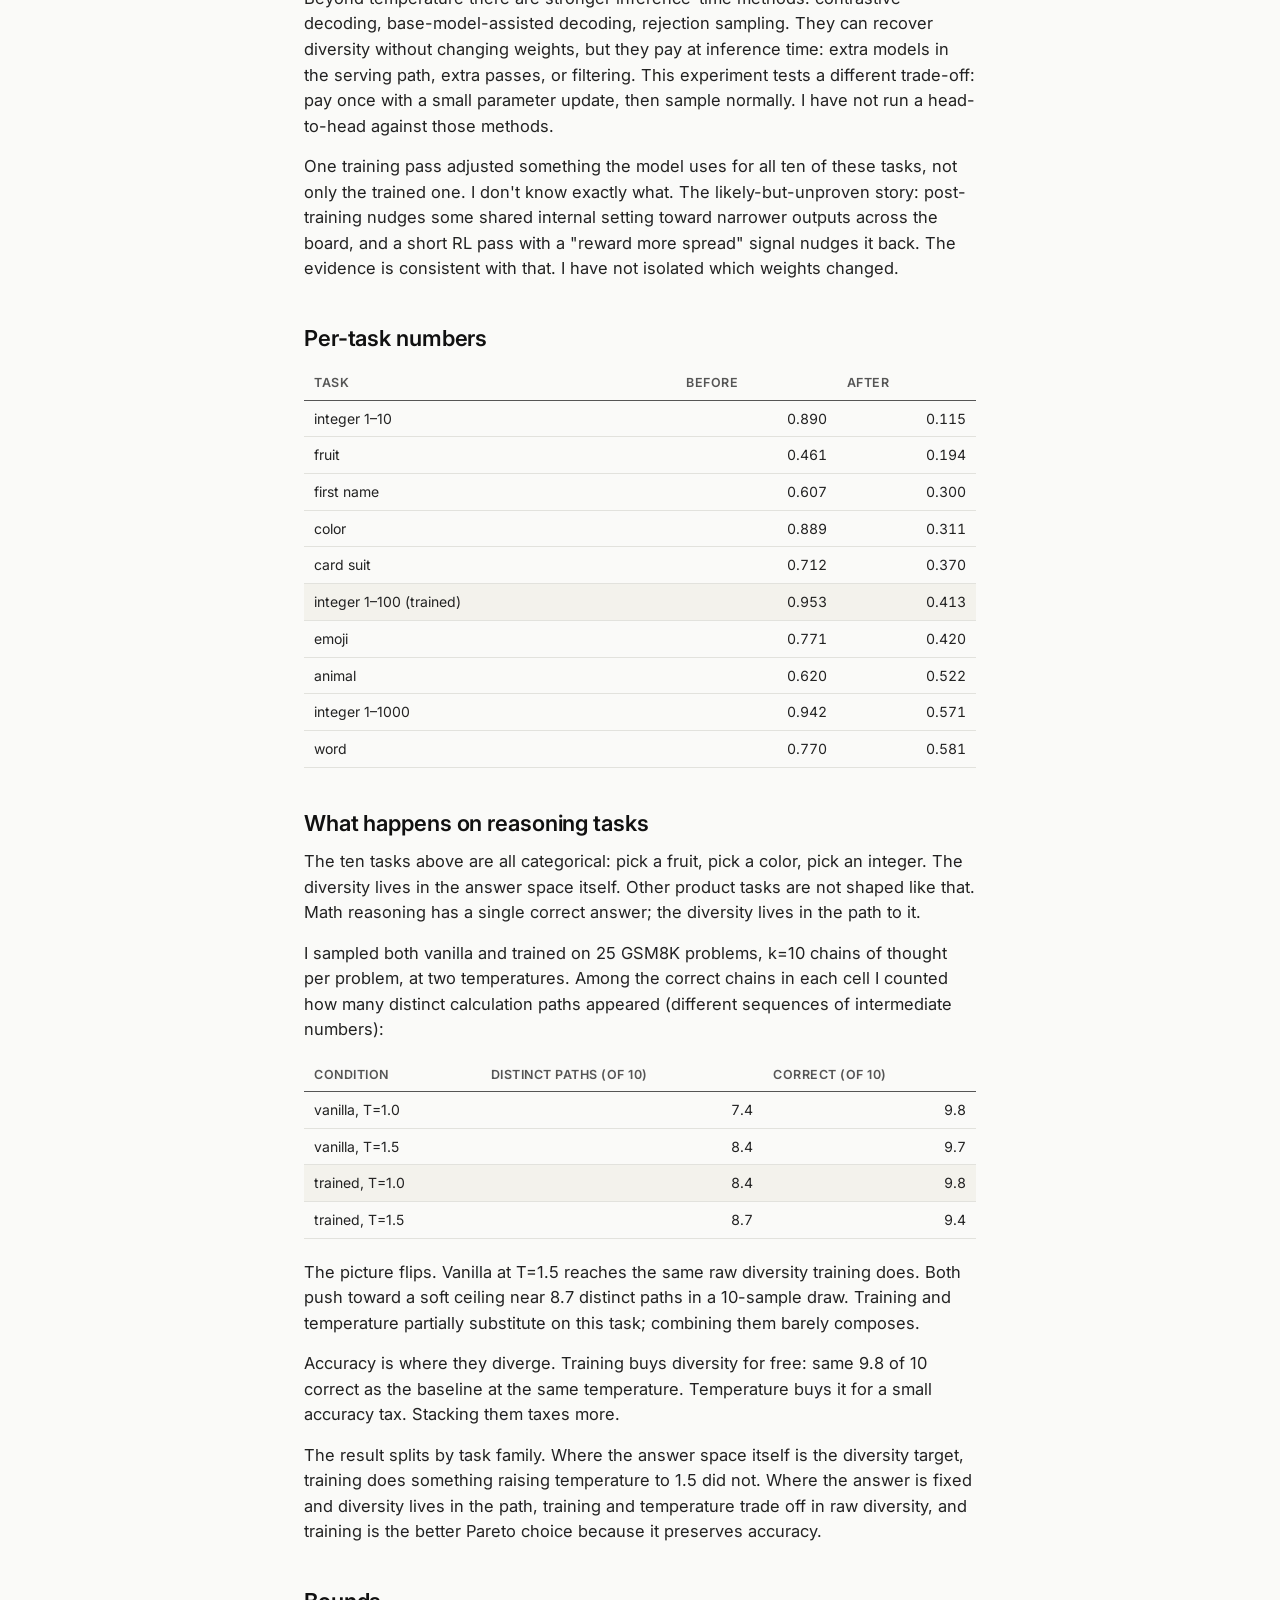
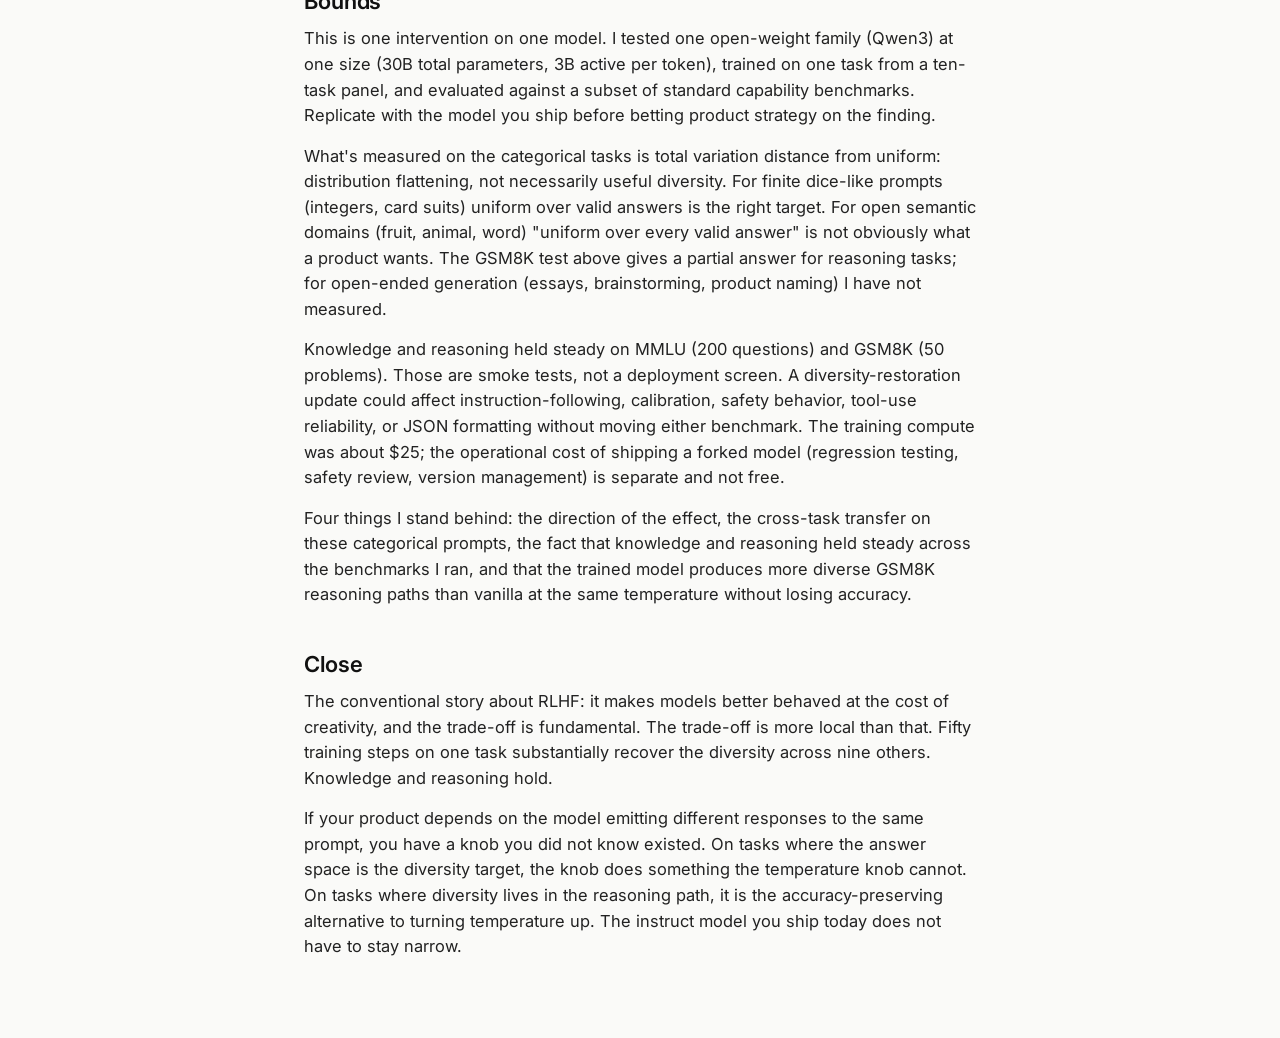
==== commit 3540431e: "Link GitHub repo from blog_diversity Adds a `.paper-links` pill below the subtitle pointing at githu" ====
--- a/blog_diversity.html
+++ b/blog_diversity.html
@@ -90,6 +90,19 @@
     }
     blockquote p { font-size: 15.5px; margin: 0; }
 
+    .paper-links {
+      display: flex; align-items: center; gap: 0.75rem;
+      margin: 18px 0 8px; flex-wrap: wrap;
+    }
+    .paper-links .btn-pill {
+      font-size: 13px; line-height: 1; color: var(--fg);
+      text-decoration: none; background: var(--paper);
+      border: 1px solid var(--rule); border-radius: 999px;
+      padding: 0.55rem 0.95rem 0.65rem;
+      transition: background 200ms ease;
+    }
+    .paper-links .btn-pill:hover { background: var(--hi); }
+
     .tldr {
       margin: 1.2em 0 1.6em;
       padding: 14px 18px;
@@ -162,6 +175,10 @@
     <p class="meta">May 2026</p>
     <h1>A tiny RL pass recovers cross-task answer diversity in an instruction-tuned model</h1>
     <p class="subtitle">A targeted reinforcement-learning pass on Qwen3-30B-A3B-Instruct restored output diversity across ten distinct tasks while leaving knowledge and reasoning benchmarks intact.</p>
+
+    <div class="paper-links">
+      <a href="https://github.com/scasella/research-uniform-random-from-llms" class="btn-pill">GitHub repo</a>
+    </div>
 
     <div class="tldr">
       <div class="label">TL;DR</div>
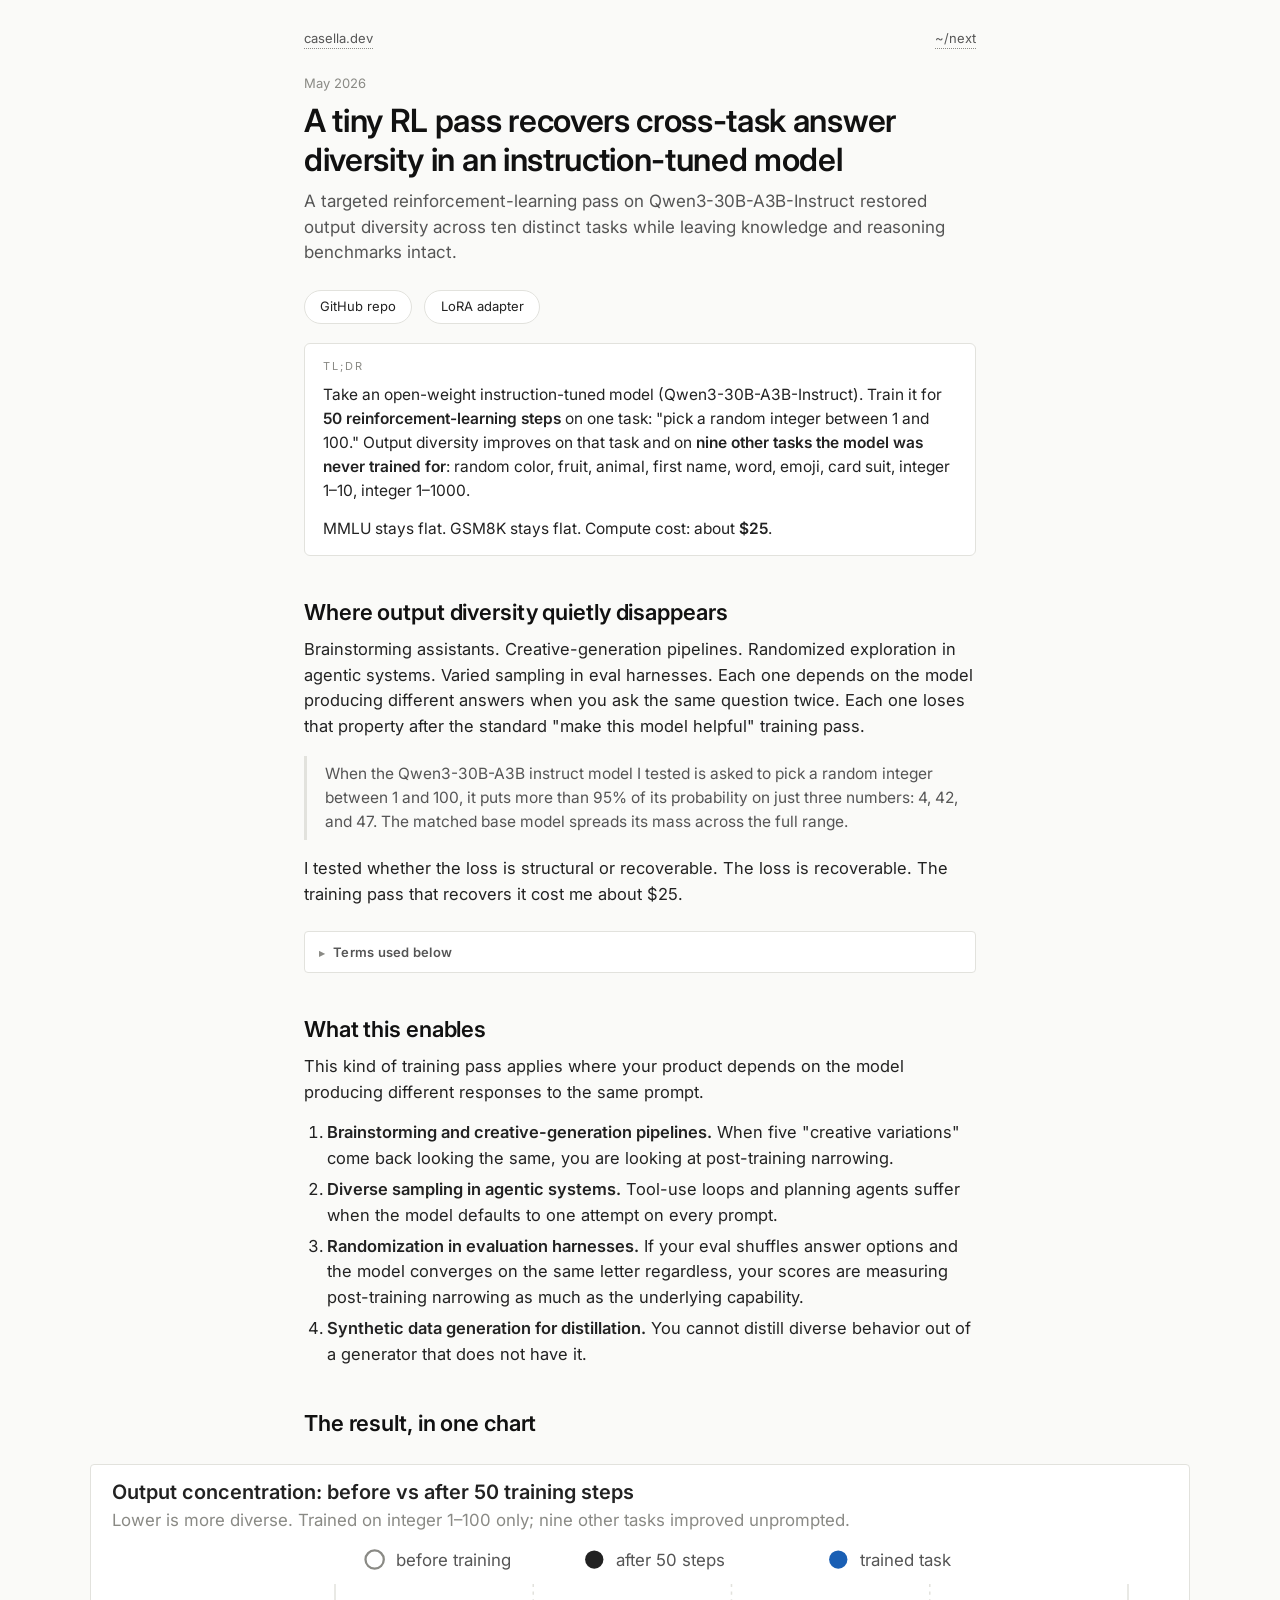
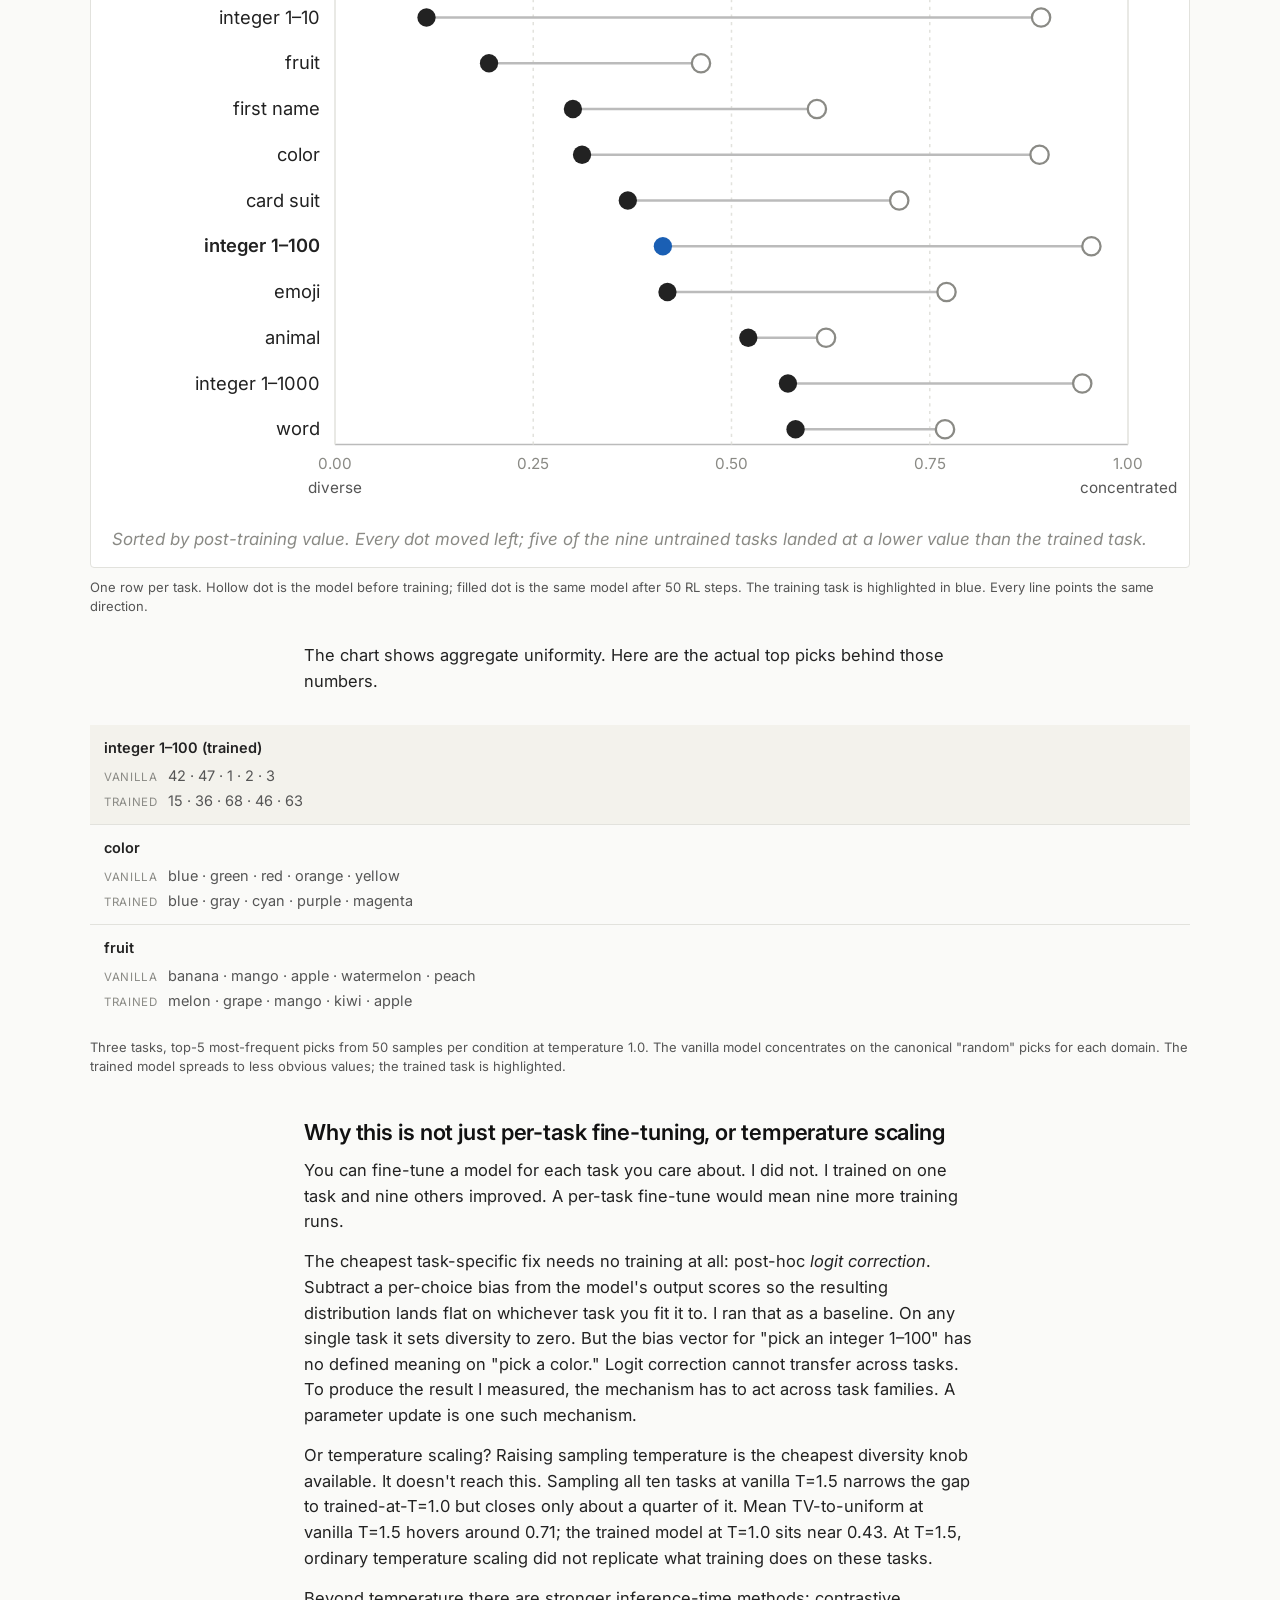
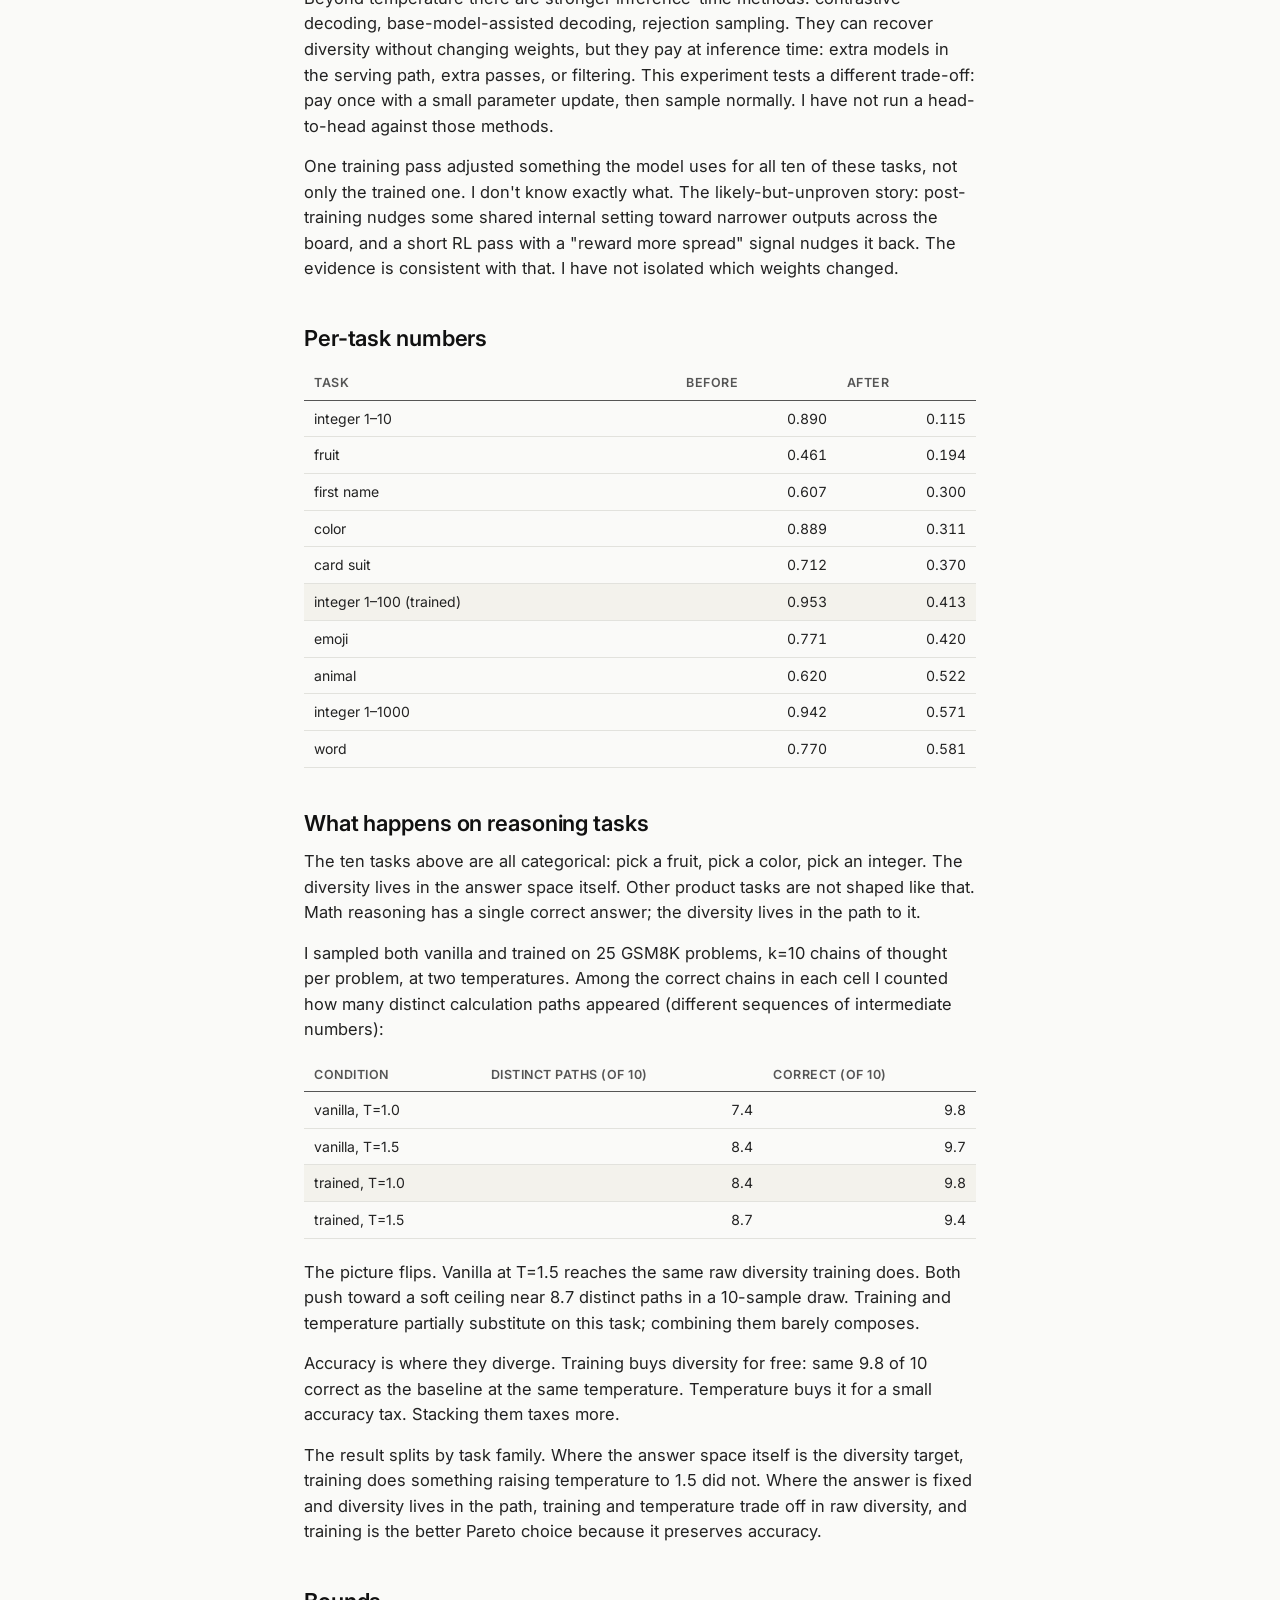
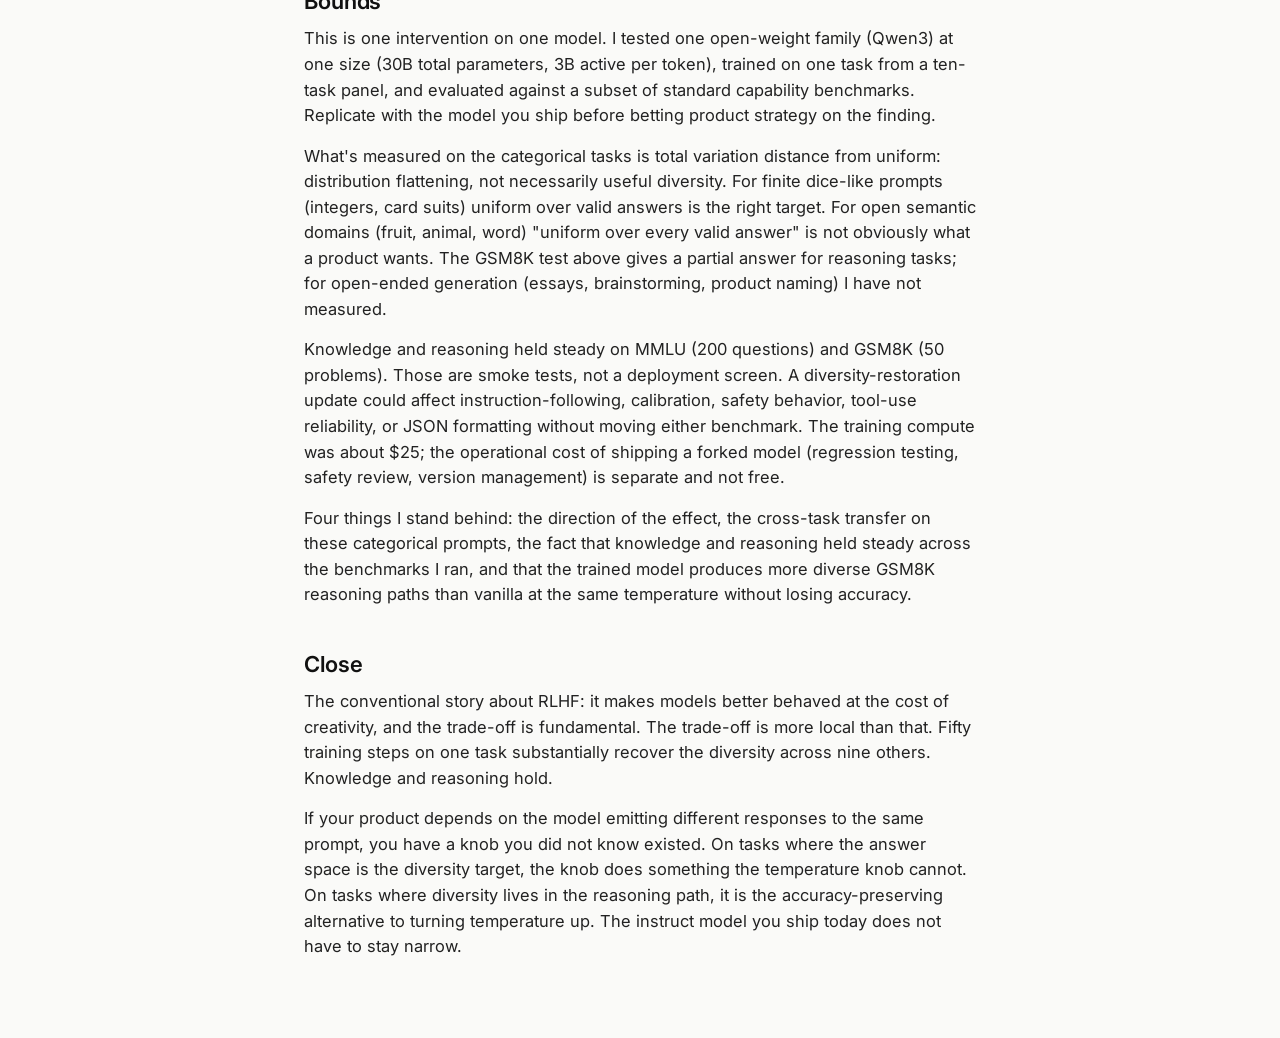
==== commit 562a2886: "Link the published LoRA adapter from the diversity blog Add a "LoRA adapter" pill button next to the" ====
--- a/blog_diversity.html
+++ b/blog_diversity.html
@@ -178,6 +178,7 @@
 
     <div class="paper-links">
       <a href="https://github.com/scasella/research-uniform-random-from-llms" class="btn-pill">GitHub repo</a>
+      <a href="https://huggingface.co/scasella91/qwen3-30b-a3b-answer-diversity-lora" class="btn-pill">LoRA adapter</a>
     </div>
 
     <div class="tldr">
